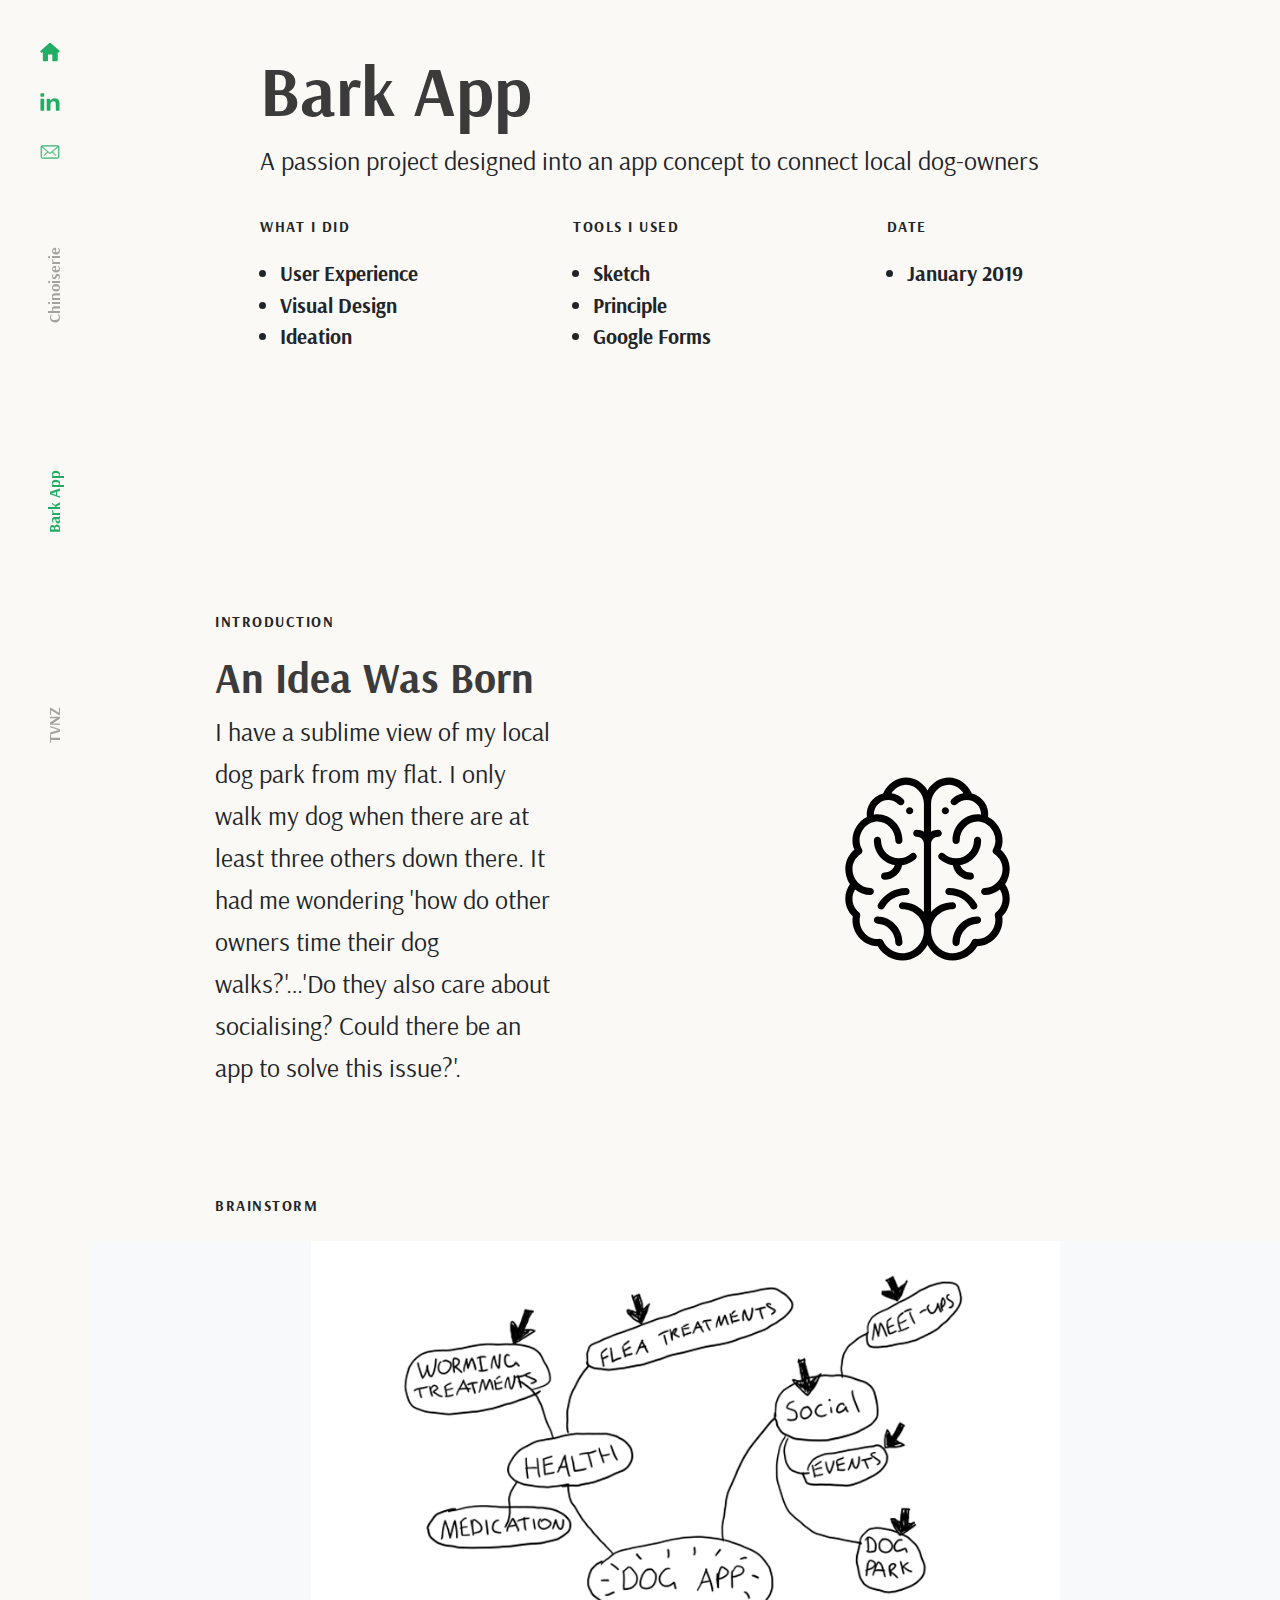
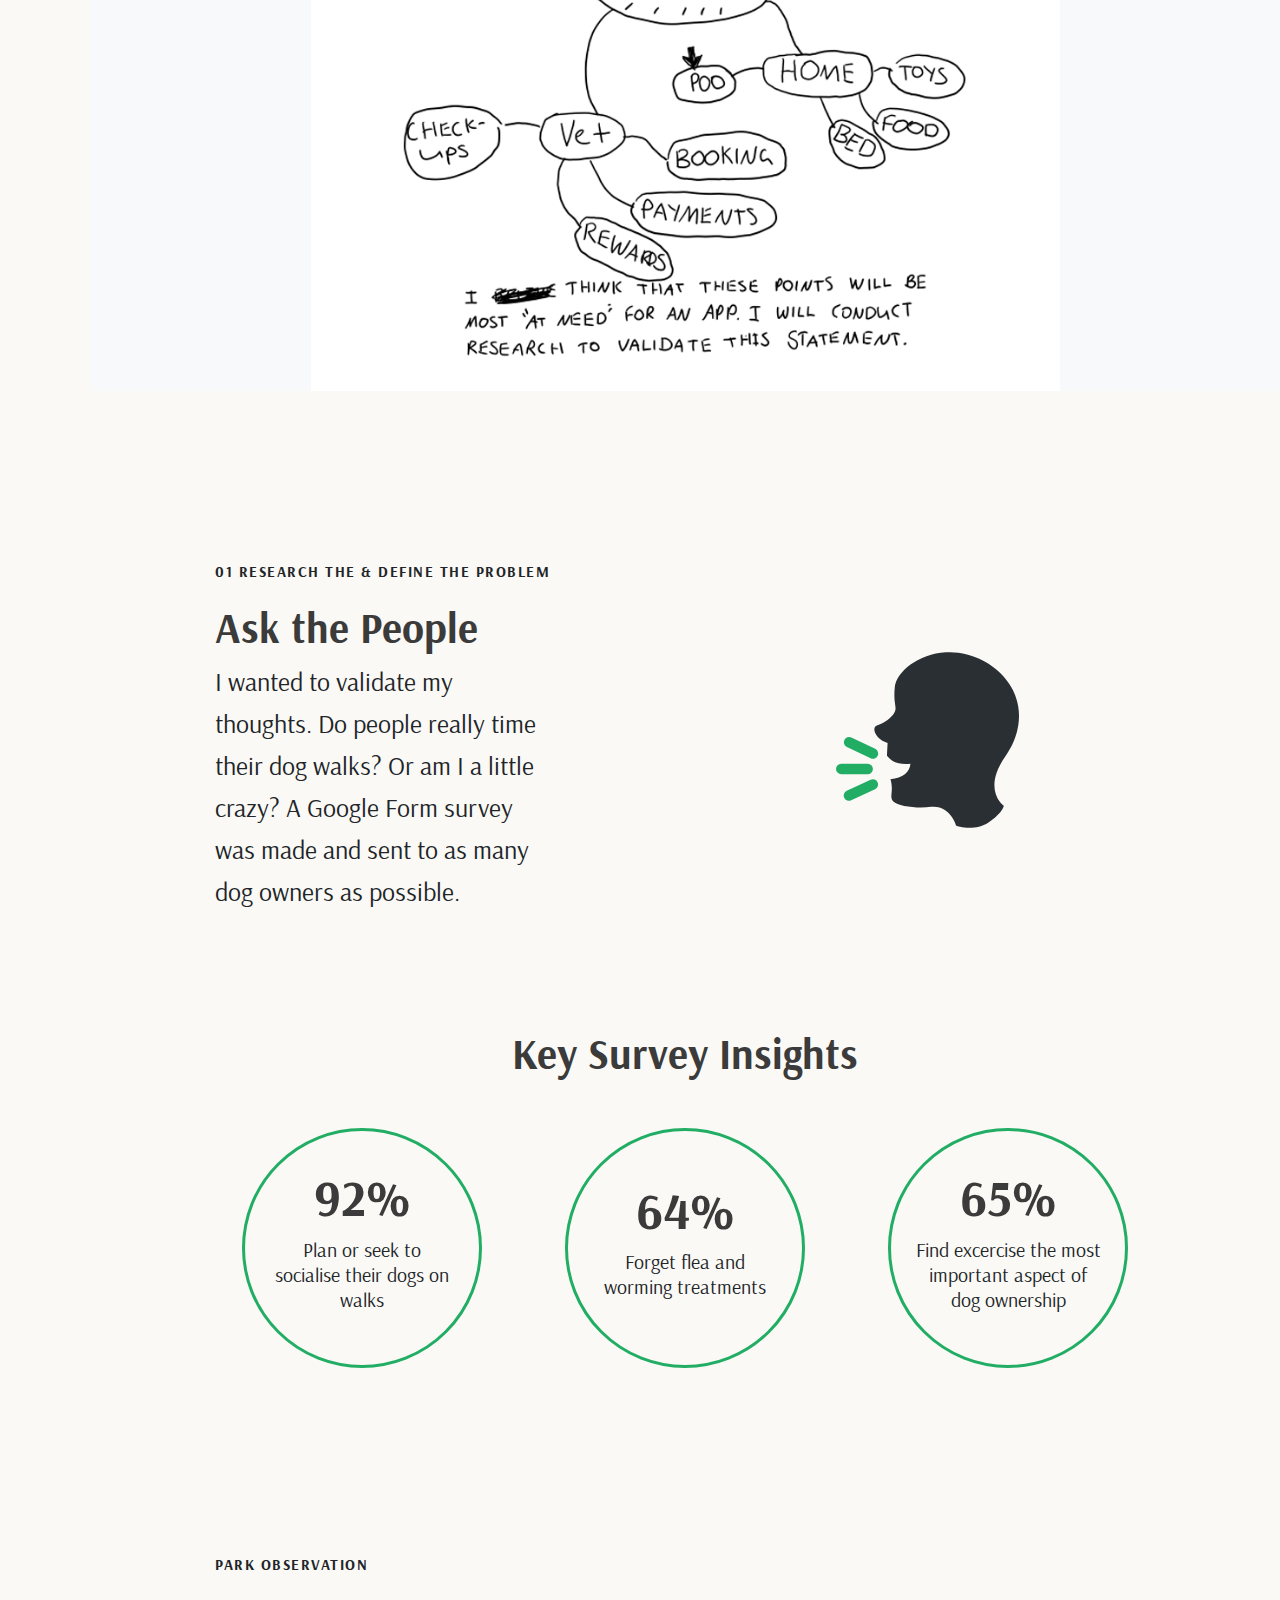
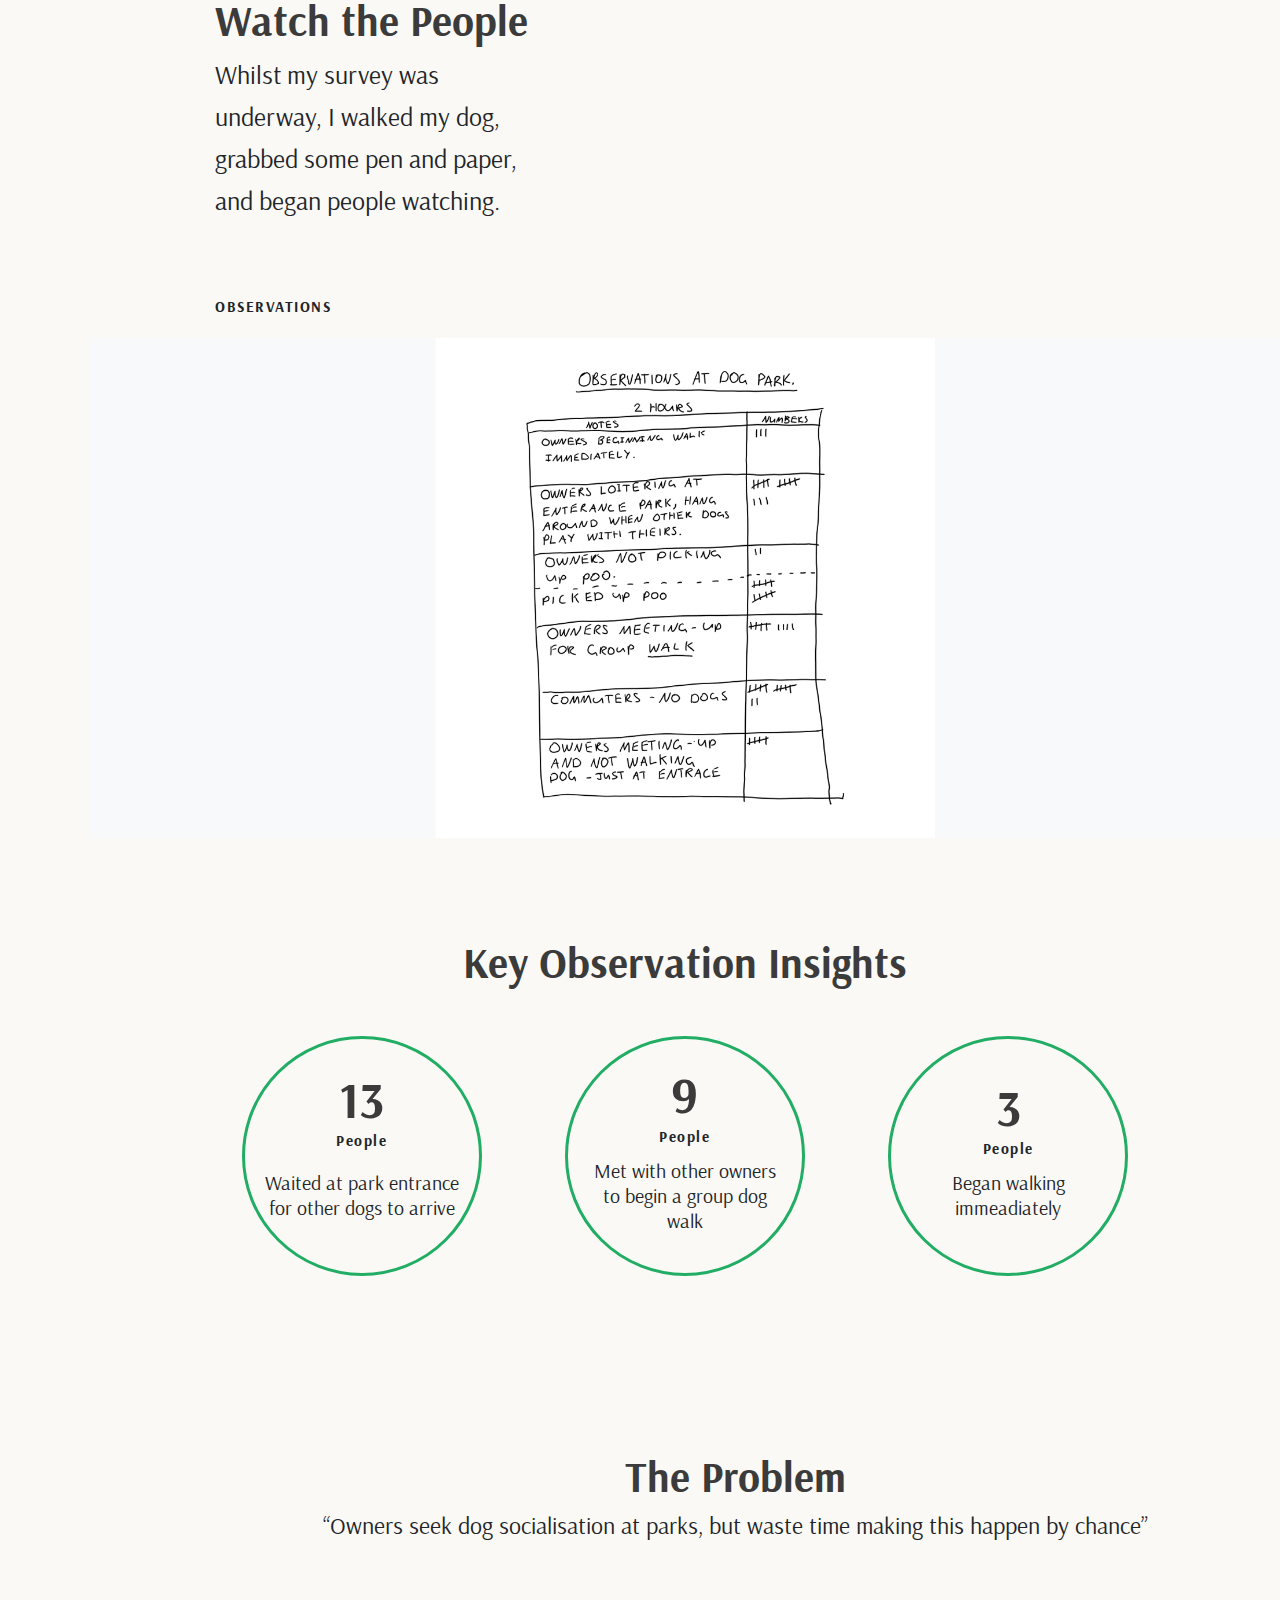
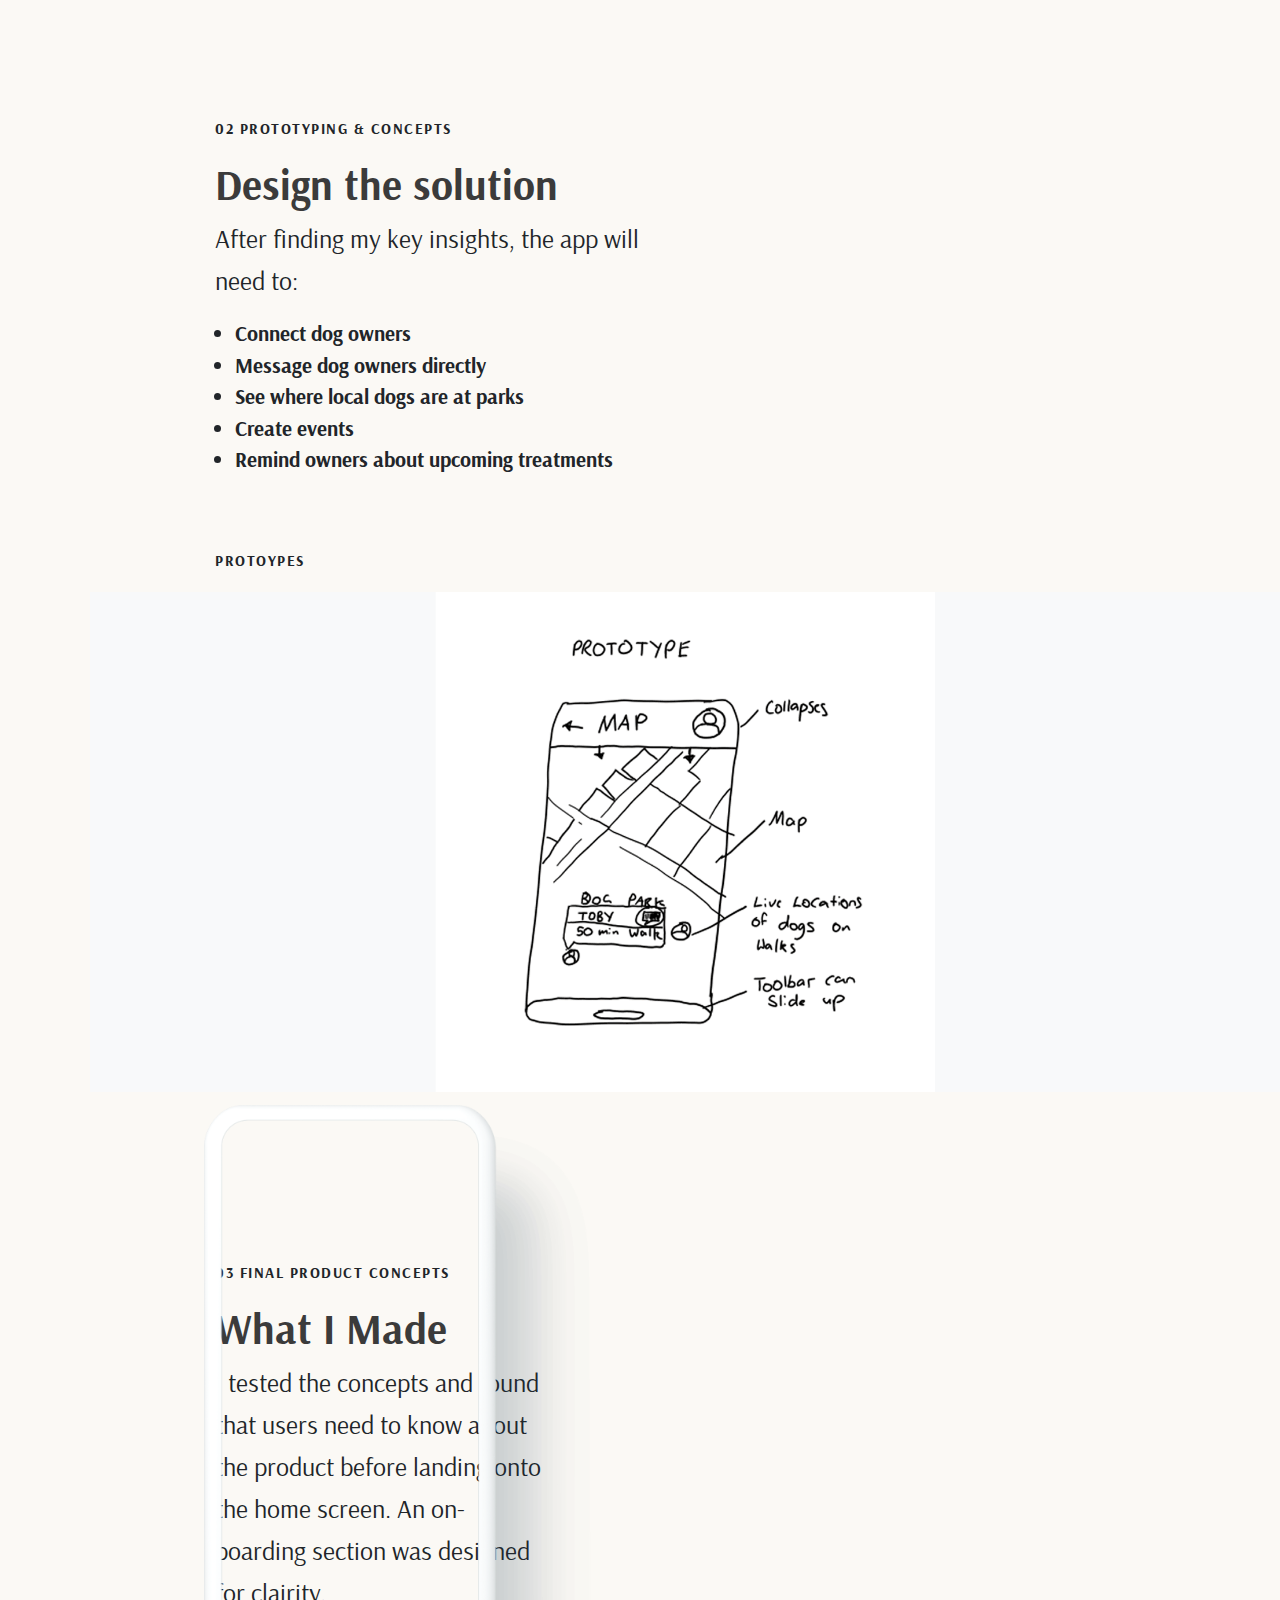
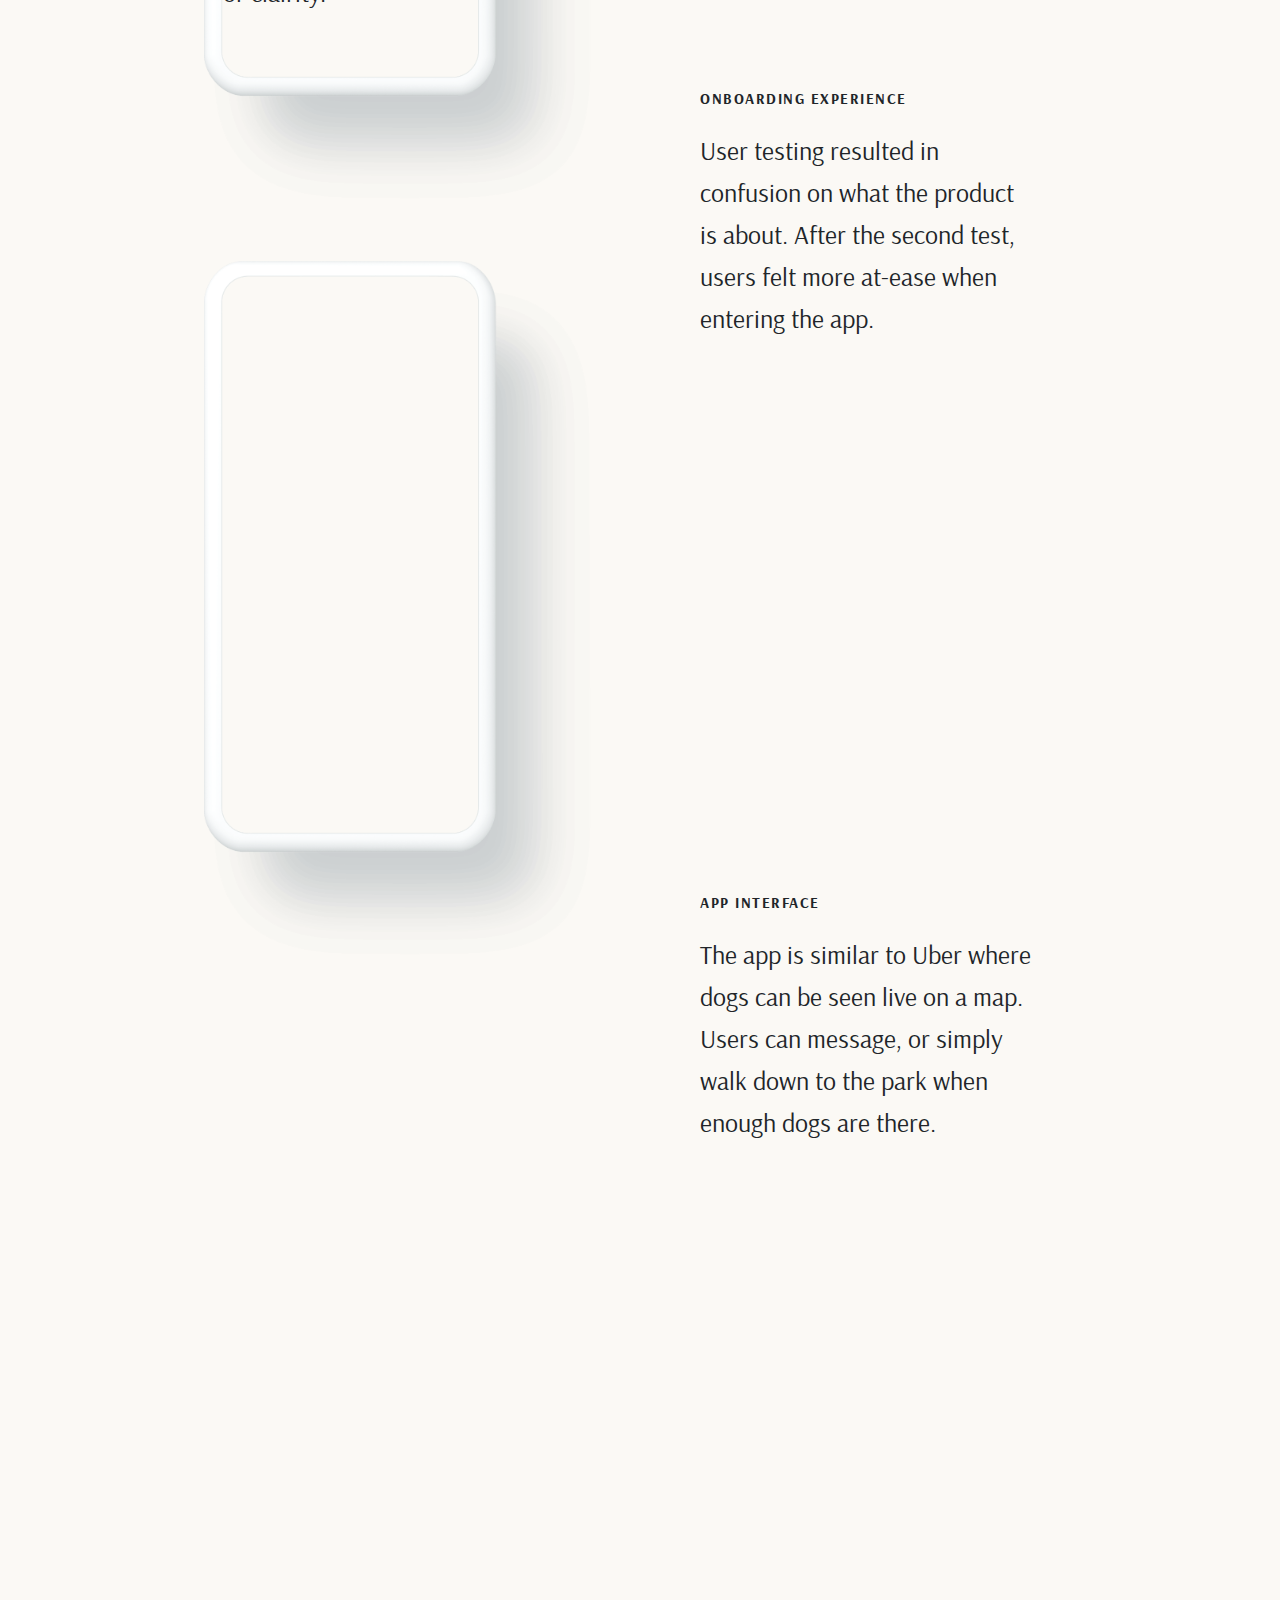
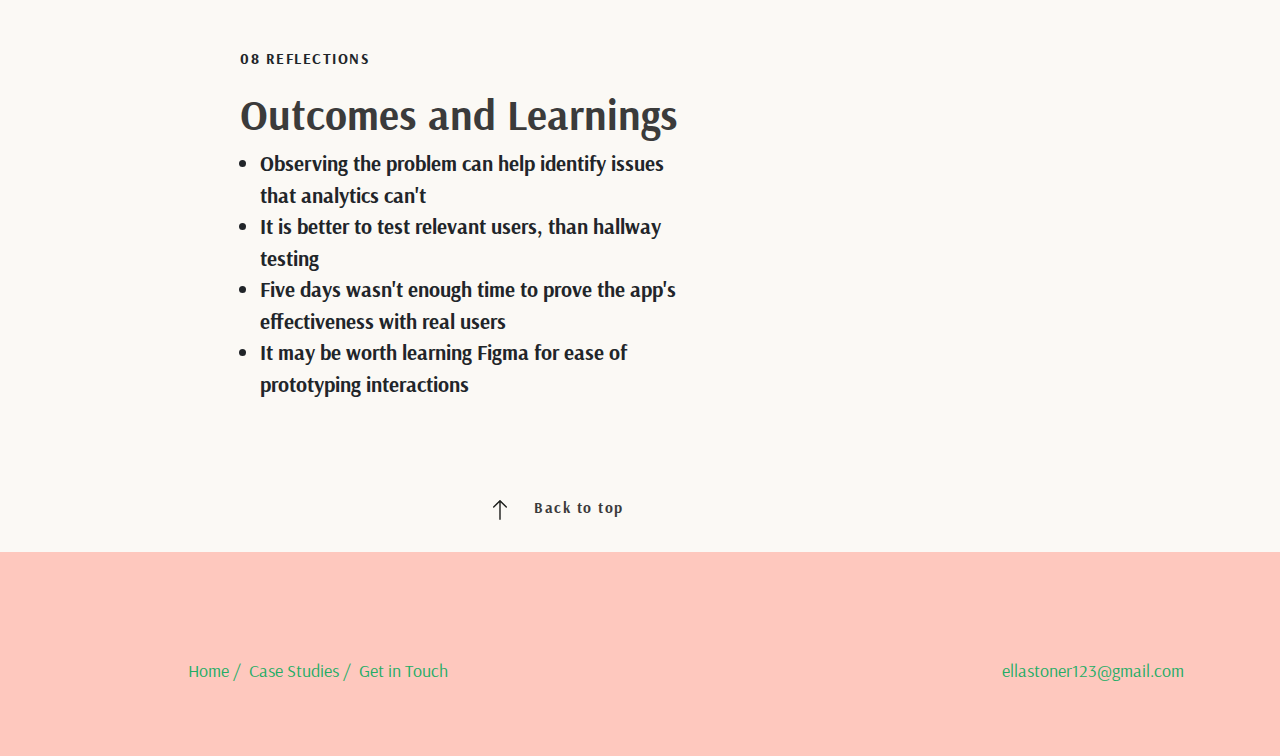
==== BARK APP NEW.html @ 1b3bd7a0 "First portfolio commit" ====
<!DOCTYPE html>
<html  lang="en">
<head>
    <meta charset="UTF-8">
    <meta name="viewport" content="width=device-width, initial-scale=1">
    <link rel="stylesheet" href="https://stackpath.bootstrapcdn.com/bootstrap/4.3.1/css/bootstrap.min.css" integrity="sha384-ggOyR0iXCbMQv3Xipma34MD+dH/1fQ784/j6cY/iJTQUOhcWr7x9JvoRxT2MZw1T" crossorigin="anonymous">
    <link rel="stylesheet" type="text/css" href="styles/style.css"/>
    <link href="https://fonts.googleapis.com/css?family=Arsenal:400,700&display=swap" rel="stylesheet">
	<link rel="stylesheet" href="styles/style.css">
	<title>Ella Stoner | BARK APP </title>
</head>
<body class="work hero-bg2">

    <div class="nav-second d-flex flex-column  ">
        <div class="nav-social ml-4">
                <a class="nav-link" href="index.html"><img class="icon-small" src="img/icon/homes-01.svg" alt=""></a>
                  <a class="nav-link" href="https://www.linkedin.com/in/ella-stoner-88b529b3/" target="_blank"><img class="icon-small" src="img/icon/linked-in-01.svg" alt=""></a>
                    <a class="nav-link" href="Contact-me.html"><img class="icon-small" src="img/icon/mails-03-01.svg" alt=""></a>  
            <div class="nav-layout">
              <div class="">
                <a href="CHINO-NEW.html"><p class="project-link no-marg bold pb-3 sub-heady">Chinoiserie</p></a>
              </div>
              <div>
                <a href="BARK APP NEW.html"><p class="project-link no-marg bold pb-3 highlighted sub-heady">Bark App</p></a>
              </div>
              <div class="">
                <a href="ROBERT.html"><p class="project-link no-marg bold pb-3 sub-heady">TVNZ</p></a>
              </div>
              </div>
            </div>
    </div>
  

      <div class="container-fluid mb-5 column-left-space">
          <div class="width-container">
              <h1 class="pt-5 h1-hero intro">
                 Bark App
          </h1>
          <p>A passion project designed into an app concept to connect local dog-owners</p>
     
      <div class="container">
        <div class="row">
          <div class="col-lg-4 mt-2 p-0">
              <p class="sub-heading"> WHAT I DID </p>
              <ul>
                <li>User Experience</li>
                <li>Visual Design</li>
                <li>Ideation</li>
              </ul>
          </div>
          <div class="col-lg-4 mt-2 p-0">
              <p class="sub-heading"> TOOLS I USED </p>
              <ul>
                <li>Sketch</li>
                <li>Principle</li>
                <li>Google Forms</li>
              </ul>
          </div>
          <div class="col-lg-4 mt-2 p-0">
              <p class="sub-heading">DATE</p>
              <ul>
                <li>January 2019</li>
              </ul>
          </div>
        </div>
      </div>
    </div>
  </div>

      <div class="whole-page-wrap hero-bg2 column-left-space">

      <div class="container-fluid ml-0">
        <img  class="fade-in one" src="img/bark-mock.png" alt="">
      </div>

      <div class="container margin-top">
          <div class="width-container">
            <div class="row">
              <div class="col-lg-6">
            <p class="sub-heading">INTRODUCTION</p>
            <h2>An Idea Was Born</h2>
            <p class="mb-5 padding-right">I have a sublime view of my local dog park from my flat. I only walk my dog when there are at least three others down there. It had me wondering 'how do other owners time their dog walks?'…'Do they also care about socialising? Could there be an app to solve this issue?'.
            </p>
          </div>
          <div class="col-lg-6 d-flex justify-content-center">
            <img class="icon-infographic" src="img/icon/brain.svg" alt="">
          </div>
      </div>
      </div>
    </div>


    <div class="container mt-5">
        <div class="width-container">
          <div class="row">
            <div class="col-lg-6">
          <p class="sub-heading">BRAINSTORM</p>
        </div>
    </div>
    </div>
  </div>

    <div class="container-fluid bg-light ml-0 mt-1">
      <div class="row">
          <div class="col-lg-12 d-flex justify-content-center">
        <img class="sketch-large" src="img/bark-brainstorm.png" alt="">
      </div>
      </div>
    </div>

    <div class="container margin-top">
        <div class="width-container">
          <div class="row">
            <div class="col-lg-6">
          <p class="sub-heading">01 RESEARCH THE & DEFINE THE PROBLEM</p>
          <h2>Ask the People</h2>
          <p class="padding-right">I wanted to validate my thoughts. Do people really time their dog walks? Or am I a little crazy? A Google Form survey was made and sent to as many dog owners as possible.
          </p>
        </div>
        <div class="col-lg-6 d-flex justify-content-center">
          <img class="icon-infographic flip" src="img/icon/speak-01.svg" alt="">
        </div>
    </div>
    </div>
  </div>

  <div class="width-container pad-me">
      <div class="row">
          <div class="col-lg-12 d-flex justify-content-center mb-4">
            <h2 class="">Key Survey Insights</h2>
          </div>
        </div>
      <div class="row">
          <div class="col-lg-4 d-flex justify-content-center">
            <div class="m-3 p-4 circle border-circle d-flex justify-content-center flex-column">
              <h1 class="text-center">92%</h1>
              <p class="text-center p-stat">Plan or seek to socialise their dogs on walks</p>
            </div>
              </div>
              <div class="col-lg-4 d-flex justify-content-center">
                  <div class="m-3 p-4 circle border-circle d-flex justify-content-center flex-column">
                      <h1 class="text-center">64%</h1>
                      <p class="text-center p-stat">Forget flea and worming treatments</p>
                    </div>
                </div>
                <div class="col-lg-4 d-flex justify-content-center">
                    <div class="m-3 p-4 circle border-circle d-flex justify-content-center flex-column">
                        <h1 class="text-center">65%</h1>
                        <p class="text-center p-stat">Find excercise the most important aspect of dog ownership</p>
             </div>
        </div>
      </div>
    </div>

    <div class="container margin-top">
        <div class="width-container">
          <div class="row">
            <div class="col-lg-6">
          <p class="sub-heading">PARK OBSERVATION</p>
          <h2>Watch the People</h2>
          <p class="padding-right">Whilst my survey was underway, I walked my dog, grabbed some pen and paper, and began people watching.
          </p>
        </div>
    </div>
    </div>
  </div>
  <div class="container mt-5">
      <div class="width-container">
        <div class="row">
          <div class="col-lg-6">
        <p class="sub-heading">OBSERVATIONS</p>
      </div>
  </div>
  </div>
</div>
  <div class="container-fluid bg-light ml-0">
      <div class="row">
          <div class="col-lg-12 d-flex justify-content-center">
        <img class="sketch" src="img/Bark-observation.png" alt="">
      </div>
      </div>
    </div>

    <div class="width-container pad-me">
        <div class="row">
            <div class="col-lg-12 d-flex justify-content-center mb-4">
              <h2>Key Observation Insights</h2>
            </div>
          </div>
        <div class="row">
            <div class="col-lg-4 d-flex justify-content-center">
              <div class="m-3 circle border-circle d-flex justify-content-center flex-column">
                <h1 class="text-center key-stat">13</h1>
                <p class="m-0  p-0 sub-heading text-center"> People</p>
                <p class="p-stat text-center p-2">Waited at park entrance for other dogs to arrive</p>
              </div>
                </div>
                <div class="col-lg-4 d-flex justify-content-center">
                    <div class="m-3 p-4 circle border-circle d-flex justify-content-center flex-column">
                        <h1 class="text-center key-stat">9</h1>
                        <p class="m-0  p-0 sub-heading text-center"> People</p>
                        <p class="text-center p-stat">Met with other owners to begin a group dog walk</p>
                      </div>
                  </div>
                  <div class="col-lg-4 d-flex justify-content-center">
                      <div class="m-3 p-4 circle border-circle d-flex justify-content-center flex-column">
                          <h1 class="text-center key-stat">3</h1>
                          <p class="m-0  p-0 sub-heading text-center"> People</p>
                          <p class="text-center p-stat">Began walking immeadiately</p>
               </div>
          </div>
        </div>
      </div>

      <div class="container-fluid pad-me margin-top">
          <div class="row">
              <div class="col-lg-12 d-flex justify-content-center">
                <h2>The Problem</h2>
              </div>
              <div class="col-lg-12 d-flex justify-content-center">
                  <h4 class="text-center">“Owners seek dog socialisation at parks, but waste time making this happen by chance”</h4>
                </div>
            </div>
      </div>
      <div class="container margin-top">
          <div class="width-container">
            <div class="row">
              <div class="col-lg-6">
            <p class="sub-heading">02 PROTOTYPING & CONCEPTS</p>
            <h2>Design the solution</h2>
            <p>After finding my key insights, the app will need to:
            </p>
            <ul>
              <li>Connect dog owners</li>
              <li>Message dog owners directly</li>
              <li>See where local dogs are at parks</li>
              <li>Create events</li>
              <li>Remind owners about upcoming treatments</li>
            </ul>
          </div>
      </div>
      </div>
    </div>
    <div class="container mt-5">
        <div class="width-container">
          <div class="row">
            <div class="col-lg-6">
          <p class="sub-heading">PROTOYPES</p>
        </div>
    </div>
    </div>
  </div>
    <div class="container-fluid bg-light ml-0">
        <div class="row">
            <div class="col-lg-12 d-flex justify-content-center">
          <img class="sketch" src="img/bark-prototype.gif" alt="">
        </div>
        </div>
      </div>
      <div class="container margin-top">
          <div class="width-container">
            <div class="row">
              <div class="col-lg-6">
            <p class="sub-heading">03 FINAL PRODUCT CONCEPTS</p>
            <h2>What I Made</h2>
            <p class="padding-right">I tested the concepts and found that users need to know about the product before landing onto the home screen. An on-boarding section was designed for clairity.  
            </p>
          </div>
      </div>
      </div>
    </div>
    
      <div class="width-container">
        <div class="row">
          <div class="col-lg-6 d-flex justify-content-center preview-box-height">
            <div class="mt-5">
              <img class="gif-box" src="img/bark-landing.gif" alt="">
              <img class="gif-box02" src="img/phone-mock.png" alt="">
            </div>
          </div>
          <div class="col-lg-6 mt-5">
              <p class="sub-heading">ONBOARDING EXPERIENCE</p>
              <p class="padding-right">User testing resulted in confusion on what the product is about. After the second test, users felt more at-ease when entering the app.
              </p>
            </div>
        </div>
      </div>
    
    <div class="container">
      <div class="width-container">
        <div class="row">
          <div class="col-lg-6 d-flex justify-content-center preview-box-height">
            <div class="">
              <img class="gif-box" src="img/bark-interface.gif" alt="">
              <img class="gif-box02" src="img/phone-mock.png" alt="">
            </div>
          </div>
          <div class="col-lg-6 mt-5 query-marg">
              <p class="sub-heading">APP INTERFACE</p>
              <p class="padding-right"> The app is similar to Uber where dogs can be seen live on a map. Users can message, or simply walk down to the park when enough dogs are there. 
              </p>
            </div>
        </div>
      </div>
    </div>
  </div>


  <div class="container  mb-5 margy-left">
      <div class="width-container">
        <div class="row">
          <div class="col-lg-6">
        <p class="sub-heading">08 REFLECTIONS</p>
        <h2>Outcomes and Learnings</h2>
        <ul>
          <li> Observing the problem can help identify issues that analytics can't</li>
          <li> It is better to test relevant users, than hallway testing</li>
          <li> Five days wasn't enough time to prove the app's effectiveness with real users</li>
          <li> It may be worth learning Figma for ease of prototyping interactions </li>
        </ul>
        
      </div>
  </div>
  </div>
  </div>
  
  
    
  <div class="width-container">
      <div class="col-lg-6 margy-left d-flex justify-content-center align-items-center p-2">
          <a class="p-4" href="#"><img class="icon-small ease" src="img/right-arrow.svg" alt=""></a>
          <a class="no-dec-link-01" href="#"><p class="sub-heading m-0 p-0">Back to top</p></a>
  </div>
</div>
    
  
  
    </div>
  
    <div class="footer pink-bg p-5">
        <div class="width-container-03 margy-left">
      <div class="footer-wrapper d-flex">
      <p class="foot-link lime-green mr-2"><a class="footy" href="index.html">Home /</a></p>
      <p class="foot-link lime-green mr-2"><a class="footy" href="MONDAY-WORK-NEW.html">Case Studies /</a></p>
      <p class="foot-link lime-green"><a class="footy" href="Contact-me.html">Get in Touch</a></p>
      <p class="foot-link lime-green ml-auto mr-5"><a class="footy" href="">ellastoner123@gmail.com</a></p>
    </div>
    </div>
    </div>
  
  
    
  
</div>  
  

  


  <script src="https://ajax.googleapis.com/ajax/libs/jquery/3.2.1/jquery.min.js"></script>
  <script src="https://cdnjs.cloudflare.com/ajax/libs/modernizr/2.8.3/modernizr.min.js"></script>
	<script src="js/script.js"></script>
</body>
</html>
---- styles/style.css ----
body, html {
    margin: 0;
    padding: 0;
    font-family: 'Arsenal', sans-serif;
   
}



/* ==============NEW STYLES============================= */

.container-fluid{
    padding: 0px;
}


.fixed{
    position: fixed;
}

.intro{
    width: 100%;

}

.width-container{
    margin-left: auto;
    margin-right: auto;
    max-width: 940px;

}
.full-height{
    height: 100vh;
}

.nav-h1{
    font-size: 27px;
    font-weight: 800;
}

.h1-hero{
    font-size: 70px;
    font-weight: 800;
    padding-right: 10%;
}


.over-hidden{
    overflow: hidden;
}

.icon-small{
    width: 20px;
}

.icon-medium{
    width: 55px;
    margin-left: 10px;
    margin-bottom: 10px;
}

.grid{
    display: grid;
    grid-template-columns: repeat(auto-fit, minmax(400px 1fr));
    /* grid-template-columns: 1fr 1fr 1fr; */
    grid-gap: 1em;
}

.proj{
    width: 250px;
    height: 100px;
    display: block;

}

.fit-me{
    width: 100%;
    display: block;
    object-fit: cover;
}



.sketch{
    width: 500px;
}

.sketch-large{
    width: 750px;
}

.sketch-extra-large{
    width: 1349px;
}
.nav-heading{
    font-size: 16px;
}

.flip{
    -webkit-transform: scaleX(-1);
    transform: scaleX(-1);

}

img.icon-infographic{
    width: 183px;
    height: auto;
    object-fit: fill;
}

img.icon-infographic.small{
    width: 221px;
    height: auto;
    object-fit: scale-down;
}

.border-circle{
    border: 3px solid #22AD65;
    
    /* #FFAC33; */
    height: 240px;
    width: 240px;
    border-radius: 100%;
}
.gif-box{
    width: 57%;
    height: auto;
    position: relative;
}
.gif-box02{
    width: 87%;
    height: auto;
    position: relative;
    top: -573px;
    right: 15px;
}

.preview-box-height{
    height: 804px;
}
.sub-heady{
    transition: all .2s ease-in;
}

.sub-heady:hover{
    color: #22AD65!important;
    cursor: pointer;
}
.highlighted{
    color: #22AD65!important;
}

p{
    font-size: 26px;
    font-weight: 100;
    line-height: 42px;
}

.p-stat{
    font-size: 20px;
    font-weight: 100;
    line-height: 25px;
}

.key-stat{
    margin-bottom: -0.2em;

}

.for-gif-box02{
    width: 81%;

    height: auto;
    position: relative;
    top: -746px;
    right: 15px;
}

.for-gif-box{
    width: 54%;
    height: auto;
    position: relative;

}


.sub-heading{
    font-size: 15px;
    font-weight: 600;
    letter-spacing: 0.1em;
    margin-bottom: 10px;

}

.padding-right{
    padding-right: 120px;

}

.pad-me{
    margin-top: 100px;
    margin-bottom: 100px;
}

ul{
    padding: 0px;
    padding-left: 20px;
    font-size: 21px;
    font-weight: 600;
}

.bg-pink{
    background-color: #ABB6C3;
}

.margin-top{
    margin-top: 160px;
}

.margin-top-medium{
    margin-top: 110px;
}

.bold{
    font-weight: 600;
    
    
}

.key-text{
    font-weight: 800;
    font-size: 20px;
    line-height: 31px;

}

.ease{
    transition: all .40s ease-in;
    transform: rotate(-90deg);
    
}

.ease2{
    object-fit: fill;
    width: 25px;
    opacity: 0.5;
    
}

.case-study{
    visibility: hidden;
    transition: 0.4s ease-in ease-out transform;
    transform: translateY(9%);
   

}

.box-wrap:hover .case-study {

visibility: visible;
transform: translateY(0%);

}

.img-hover-zoom {
    height: 610px;
    overflow: hidden; /* [1.2] Hide the overflowing of child elements */
  }
  
  /* [2] Transition property for smooth transformation of images */
  .img-hover-zoom img {
    transition: transform .5s ease;
  }
  
  /* [3] Finally, transforming the image when container gets hovered */
  .img-hover-zoom:hover img {
    overflow: hidden;
    transform: scale(1.06);
  }


/* make keyframes that tell the start state and the end state of our object */
@-webkit-keyframes fadeIn { from { opacity:0; } to { opacity:1; } }
@-moz-keyframes fadeIn { from { opacity:0; } to { opacity:1; } }
@keyframes fadeIn { from { opacity:0; } to { opacity:1; } }


  .fade-in {
    opacity:0;  /* make things invisible upon start */
    -webkit-animation:fadeIn ease-in 1;  /* call our keyframe named fadeIn, use animattion ease-in and repeat it only 1 time */
    -moz-animation:fadeIn ease-in 1;
    animation:fadeIn ease-in 1;
  
    -webkit-animation-fill-mode:forwards;  /* this makes sure that after animation is done we remain at the last keyframe value (opacity: 1)*/
    -moz-animation-fill-mode:forwards;
    animation-fill-mode:forwards;
  
    -webkit-animation-duration:1s;
    -moz-animation-duration:1s;
    animation-duration:1s;
  }

  .fade-in.one {
    -webkit-animation-delay: 0.7s;
    -moz-animation-delay: 0.7s;
    animation-delay: 0.7s;
  }





.sub-sub-text{
    font-size: 19px;
    font-weight: 800;
    opacity: 0.5;
    /* color: #22AD65; */
}

.hero-bg{
    /* background-color: #FFF8E1; */
    background-color: #f6f8fa;
}

.hero-bg2{
    background-color:#FBF9F5!important;
}

.text-red{
    
    font-weight: 800;
    font-size: 80px;
    line-height: 1.4;
    color:#D13742;
    letter-spacing: -.05em;
}

.box-button{
    /* border: solid 3px #22AD65; */
    background-color: #22AD65;
    padding: 10px;
    font-size: 20px;
    font-weight: 600;
    width: 200px;
    color: white;
    text-decoration: none;
    max-width: 300px;
}

.nav-second{
    position: fixed;
    top: 0px;
    z-index: 999;
    display: -webkit-box;
    display: -webkit-flex;
    display: -ms-flexbox;
    display: flex;
    width: 84px;
    height: 100%;
    -webkit-box-orient: vertical;
    -webkit-box-direction: normal;
    -webkit-flex-direction: column;
    -ms-flex-direction: column;
    flex-direction: column;
    -webkit-box-pack: end;
    /* -webkit-justify-content: flex-end; */
    -ms-flex-pack: end;
    /* justify-content: flex-end; */
    -webkit-box-align: center;
    -webkit-align-items: center;
    -ms-flex-align: center;
    align-items: center;
}

.nav-social{
    position: absolute;
    left: 0px;
    top: 30px;
    right: 0px;
    z-index: 9999;
    display: -ms-grid;
    display: grid;
    grid-auto-columns: 1fr;
    grid-column-gap: 16px;
    grid-row-gap: 10px;
    -ms-grid-columns: 1fr;
    grid-template-columns: 1fr;
    -ms-grid-rows: auto auto auto;
    grid-template-rows: auto auto auto;

}

.margin-top-top{
    margin-top: 156px;
}

.nav-wrapper-layout{
    height: 100vh;

}

.nav-projects{
    margin-bottom: 60px;
    grid-row-gap: 20px;
    -ms-grid-columns: 1fr;
    grid-template-columns: 1fr;
    -ms-grid-rows: auto 25px auto 45px auto 30px auto auto;
    grid-template-rows: auto 25px auto 45px auto 30px auto auto;
}

.nav-layout{
    display: flex;
    flex-direction: column;
    justify-content: space-around;
    height: 70vh;
    color: white;
    font-weight: 800;

}

.project-link{
   display: -webkit-box;
  display: -webkit-flex;
  display: -ms-flexbox;
  -webkit-transform: rotate(-90deg);
  -ms-transform: rotate(-90deg);
  transform: rotate(-90deg);
  color: rgba(0, 0, 0, .35);
  font-size: 16px;
}

.width-container-02{
    margin-top: 250px;
    margin-left: auto;
    margin-right: auto;
    max-width: 1350px;
}

.width-container-03 {
    margin-top: 50px;
    margin-left: auto;
    margin-right: auto;
    max-width: 1600px;
}

.grid-this{
    display: grid;
    grid-template-columns: repeat(auto-fit, minmax(380px, 1fr));
    grid-gap: 0.8em;
    
}



.boxy{
    background: #D13742;
    height: 420px;
    width: 420px;
    
}

.griddy{
    display: grid;
    grid-template-columns: repeat(auto-fit, minmax(24rem,1fr));
    grid-gap: 2rem;
}

.tile-heading{
    
    position: relative;
    width: 100%;
    top: -56px;
    left: 30px;
    
    /* background: linear-gradient(0deg, rgba(0,0,0,0.5) 0%, rgba(0,0,0,0) 100%); */

}

.no-marg{
    margin: 0px;
}

.project-text-tile{
    position: relative;
    font-size: 35px;
    color:#3B3B3B;
    font-weight: 800;
    left: 90px;
}



.margy-left{
    margin-left: 140px;
}

.container-fluid{
    margin-left: 50px;
}

.margy-top{
    margin-top: 1.5em
}

img.work-project{
    width: 100%;
    display: block;
}

.box-wrap{
    position: relative;
    /* overflow-y: hidden;
    overflow-x: hidden; */
}

.center-text-soon{
    position: relative;
    width: 100%;
    top: -330px;
    color: white;
    font-weight: 600;
    font-size: 30px;
    letter-spacing: 0.04em;
}

.column-left-space{
    margin-left: 90px;
}
/* ==============END STYLES============================= */






/* ==============BG TESTING============================= */

.lime-green-font{
    color: #22AD65;
    font-size: 80px;
    line-height: 1.1;
    letter-spacing: -0.02em;
}
a.footy {
        text-decoration: none;
}

.lime-green{
    font-size: 18px;
    color: #22AD65;

}

.pink-bg{
    background-color: #FEC8BE!important;
}

.hot-bg{
    background-color: #F31253!important;
}

.bright-green-font{
    color: #13E2BA;
    font-size: 80px;
    line-height: 1.1;
    letter-spacing: -0.02em;
}


a:link {
    text-decoration: none!important;
  }
  
  a:visited {
    text-decoration: none;
  }
  
  a:hover {
    text-decoration: underline;
  }
  
  a:active {
    text-decoration: underline;
  }

  a{
      text-decoration: none!important;
  }

  .footy{
      color: #22AD65;
      font-size: 18px;
  }


















/* ==============BG TESTING============================= */

.brand-blue{
    color: #3B3B3B;
}

.back-box:hover{
    background-color: #ABB8C3;
    color: white;
    transition: all .18s ease-in;  
}
.wrap-around{
    height: 83vh;
    z-index: -1;
}
.border-me{
    background-color: #FBF9F5;
    color: #3B3B3B;
    border: 0.9px solid #3B3B3B;   
}
.static {
    position: relative;
}
.gif:hover{
    background-image: url('https://66.media.tumblr.com/387386ff80c3d5a240f28b3aefc440a7/tumblr_pp32lpMcdE1qbsjnto1_1280.gif');  
}
.img-wrap{
    
    min-height: 400vh;
}
.gif{
    background-image: url('../img/static.png');
    height: 50vh;
    background-position: center;
    background-repeat: no-repeat;
    background-size: cover;    
}
.image-2{
    background-image: url('../img/long.png');
    height: 50vh;
    background-position: center;
    background-repeat: no-repeat;
    background-size: cover;    
}
h1 {
    font-weight: 700;
    font-size: 4vw;
    color: #3B3B3B;
}
h3{
    color: white;
    font-weight: 400;
    font-size: 3vh;
}
.project-text{
    position: absolute;
    font-size: 18px;
    bottom: 113%;
    padding-left: 10px;
    padding-top: 10px;
}

.hero-text{
    display: block;
    margin: 0 auto;
    
}
.text-wrapper{
    margin-top: 41%;
    /* padding-left: 12%;
    padding-right: 12%; */
}

.wrapper{
    /* height: 95vh; */
    background-color: #FBF9F5;
    /* border: 3px solid #3B3B3B;  */
}
.wrapper02{
    height: 95vh;
}
.hero-image{
    display: block;
    margin: 0 auto;
    padding-top: 10vh;
    width: 86%;
    overflow: hidden;
    filter: drop-shadow(-10px 10px 10px rgba(68, 51, 86, 0.20));

}

.home:hover{
    cursor: pointer;
}

.message:hover{
    cursor: pointer;
}

.nav-button{
    border: 0.9px solid #3B3B3B;
    background-color: #DADDF3; 
    color: #3B3B3B;
}

.nav-button-disabled{
    border: 0.9px solid #3B3B3B;
    background-color: #ABB8C3;
    color: white; 
}

.nav-button-secondary{
    border: 0.9px solid #3B3B3B;
    background-color: #DADDF3; 
    color: #3B3B3B;
}

.button-contanier{
    width: 100%;
    
}






.text{
    position: absolute;
    left: 4%;
    bottom: 120%;
}
.contain-me {
    width: 70%;
    height: 170%;
    display: block;
    margin: 0 auto;
}

.contain-me-02{
    width: 90%;
    height: 100%;
    display: block;
    margin: 0 auto;
    
}
.grid-wrapper{
    display: grid;
    grid-template-columns: repeat(auto-fit, minmax(400px, 1fr));
    grid-gap: 0.8em;
}
.work-01{
background-image: url('../img/second chance hero.png');
object-fit: cover;
background-repeat: no-repeat;
background-size: cover;
background-position: center center;
}

.square:hover .move-box{
    transform: translateY(0%);  
  }
.work-02{
    background-image: url('../img/bark-thumb.png');
    object-fit: cover;
    background-repeat: no-repeat;
    background-size: cover;
    background-position: center center;
}
.work-03{
    background-image: url('../img/spookers-thumbnail-static.jpg');
    object-fit: cover;
    background-repeat: no-repeat;
    background-size: cover;
    background-position: center center;
}

.work-04{
    background-image: url('../img/hack/TVNZ - hackathon.png');
    object-fit: cover;
    background-repeat: no-repeat;
    background-size: cover;
    background-position: center center;
}

.grid-wrapper, div{
    transition: all .15s ease-in;
}  
.grid-wrapper, img{
    width: 100%;
    /* height: 100%; */
    object-fit: cover;
}

.top{
    text-align: center;
    position: absolute;
    background-color: lightgray;
    width: 3vw;
    border-radius: 20px;
    margin: 0.5vh;
    height: 26px;
    line-height: 26px;
    border-radius: 14px;
    z-index: 2;
    min-width: 20px;
    box-shadow: 0 0 20px 0 rgba(0,0,0,0.1);
}

.icon-grid{
    display: grid;
    grid-template-columns: 1fr 1fr 1fr;
    align-items: center;
    height: 80%;
    width: 50%; 
}
.icon-me{
    text-align: center;
    background-color: lightgray;
    margin: 0.5vh;
    width: 66px;
    height: 46px;
    line-height: 26px;
    z-index: 2;
    min-width: 20px; 
}

.project-title01{
margin: 0px;
padding: 0px;
padding-top: 10px;
font-weight: 600;
font-size: 25px;
}

.project-sub-title01{
    padding: 0px;
    font-size: 20px;
    }
.project-hero-heading{
    margin-top: 172px;
    font-weight: 800;
    font-size: 60px;
}

.project-hero-heading-02{
    margin-top: 150px;
    font-weight: 800;
    font-size: 60px;
    margin-bottom: 120px;
}

.blur{
    filter: blur(2px);
    -webkit-filter: blur(8px);
}
/* ==============PROJECT STYLES============================= */
 .project-title{
    /* background-color: white; */
     /* background-color: #FBF9F5; */
     /* width: 90%;
     display: block;
     margin: 0 auto;
     border: 0.9px solid #3B3B3B; */
 }

 .bg-main{
     background-color:  #FBF9F5;
 }

 .sub-nav{
     background: white;
    width: 90%;
    display: block;
    margin: 0 auto;
 }

.grid-wrapper-project{
    grid-gap: 0.8em;
    display: grid;
    height: 100%;
    grid-template-columns: repeat(8, 1fr);
}



.project-content{
    border-right: 2px solid #3B3B3B; 
    background: lightgrey;
}
.project-01{
    grid-column: span 4;
    grid-row: span 3;
    background:lightgray;
    object-fit: cover;
}
.project-02{
    color: white;
    grid-column: span 4;
    grid-row: span 3;
    background:lightgray;
}
.project-03{
    grid-column: span 4;
    grid-row: span 3;
    background: lightgray;
    object-fit: cover;
}
.project-04{
    grid-column: span 4;
    grid-row: span 3;
    background: lightgray;
    object-fit: cover;
}
.project-05{
    grid-column: span 3;
    grid-row: span 3;

    background:lightgray;
}
.project-06{
    grid-column: span 5;
    grid-row: span 3;
    background:lightgray;
}
.project-07{
    grid-column: span 5;
    grid-row: span 3;
    background: lightgray;
}
.project-08{
    grid-column: span 3;
    grid-row: span 3;
    background:lightgray;
}
.project-09{
    grid-column: span 3;
    grid-row: span 3;
    background: lightgray;
}
.project-10{
    grid-column: span 5;
    grid-row: span 3;
    background: lightgray;
}

.project-11{
    grid-column: span 5;
    grid-row: span 3;
    background: lightgray;
}

.project-12{
    grid-column: span 3;
    grid-row: span 3;
    background: lightgray;
}
.project-full{
    grid-column: span 8;
    grid-row: span 3;
    background: lightgray;
}
.bottom{
    grid-column: span 8;
    grid-row: span 2;
}


.project-text-large{
    font-size: 2vw;
    font-weight: 700;
}

.project-center-wrap{
    width: 100%;
    padding: 10%;
    box-shadow: 0 20px 40px 0 rgba(0,0,0,.5);
    object-fit: cover;
}
.nav-grid{
    display: grid;
    grid-template-columns: 1fr 1fr 1fr;
    grid-gap: 1em;
    background-color: unset;
}
.nav-grid02{
    display: grid;
    grid-template-columns: 1fr 1fr;
    grid-gap: 1em;
    background-color: unset;
}

.nav-grid04{
    display: grid;
    grid-template-columns: 1fr 1fr 1fr 1fr;
    grid-gap: 1em;
    background-color: unset;
}

.footer-nav-grid{
    display: grid;
    grid-template-columns: 1fr;
    background-color: unset;
}



h2{
    font-weight: 700;
    font-size: 42px;
    color: #3B3B3B;
}



input[type=text], select, textarea {
    width: 100%;
    padding: 12px;
    border: 3px solid #22AD65;
    box-sizing: border-box;
    margin-top: 6px;
    margin-bottom: 16px;
    resize: vertical;
  }
  input[type=email], select, textarea {
    width: 100%;
    padding: 12px;
    border: 3px solid #22AD65;
    box-sizing: border-box;
    margin-top: 6px;
    margin-bottom: 16px;
    resize: vertical;
  }
  input[type=submit] {
    border: 3px solid #22AD65;
    background-color: #22AD65;
    color: white;
    font-size: 20px;
    font-weight: 800;
    padding: 12px 20px;
    cursor: pointer;
    transition:  all .15s ease-in;
  }
  input[type=submit]:hover {
    background-color: white;
    /* border: 3px solid #22AD65; */
    color: #22AD65;
  }

  button.btn-success.btn-lg{
    margin-top: 40px;
      background-color: #22AD65;
      border: none;
      font-weight: 800;
      border-radius: 0px;
  }

  button.btn-success.btn-small{
    margin-top: 40px;
      /* background-color: #22AD65; */
      border: 3px #19874e solid;
      border: none;
      font-weight: 800;
      border-radius: 0px;
  }

  button.btn-success.btn-lg:hover {
    background-color: #19874e;
    border: none;
}

button.btn-success.btn-small:hover {
    background-color: #19874e;
    border: none;
}

.no-dec{
    text-decoration: none;
    color: white;

}

.no-dec-link-01{
    text-decoration: none;
    color: #3B3B3B;
    font-size: 20px;


}

.no-dec:hover {
    text-decoration: none;
    color: white;

}
 
  .container-message {
    padding: 20px;
  }

  label{
      color: #22AD65;
      font-weight: 800;
  }



  @media only screen and (max-width: 1000px) {
    
    
    
    
    
    .gif-box02{
   display: none;
    }


    .gif-box{
        width: 54%;
        height: auto;
        position: relative;
    
    }

    .preview-box-height {
        height: 486px;
    }

    .query-marg{
        margin-top: 160px;
    }





  }
---- styles/style.css ----
body, html {
    margin: 0;
    padding: 0;
    font-family: 'Arsenal', sans-serif;
   
}



/* ==============NEW STYLES============================= */

.container-fluid{
    padding: 0px;
}


.fixed{
    position: fixed;
}

.intro{
    width: 100%;

}

.width-container{
    margin-left: auto;
    margin-right: auto;
    max-width: 940px;

}
.full-height{
    height: 100vh;
}

.nav-h1{
    font-size: 27px;
    font-weight: 800;
}

.h1-hero{
    font-size: 70px;
    font-weight: 800;
    padding-right: 10%;
}


.over-hidden{
    overflow: hidden;
}

.icon-small{
    width: 20px;
}

.icon-medium{
    width: 55px;
    margin-left: 10px;
    margin-bottom: 10px;
}

.grid{
    display: grid;
    grid-template-columns: repeat(auto-fit, minmax(400px 1fr));
    /* grid-template-columns: 1fr 1fr 1fr; */
    grid-gap: 1em;
}

.proj{
    width: 250px;
    height: 100px;
    display: block;

}

.fit-me{
    width: 100%;
    display: block;
    object-fit: cover;
}



.sketch{
    width: 500px;
}

.sketch-large{
    width: 750px;
}

.sketch-extra-large{
    width: 1349px;
}
.nav-heading{
    font-size: 16px;
}

.flip{
    -webkit-transform: scaleX(-1);
    transform: scaleX(-1);

}

img.icon-infographic{
    width: 183px;
    height: auto;
    object-fit: fill;
}

img.icon-infographic.small{
    width: 221px;
    height: auto;
    object-fit: scale-down;
}

.border-circle{
    border: 3px solid #22AD65;
    
    /* #FFAC33; */
    height: 240px;
    width: 240px;
    border-radius: 100%;
}
.gif-box{
    width: 57%;
    height: auto;
    position: relative;
}
.gif-box02{
    width: 87%;
    height: auto;
    position: relative;
    top: -573px;
    right: 15px;
}

.preview-box-height{
    height: 804px;
}
.sub-heady{
    transition: all .2s ease-in;
}

.sub-heady:hover{
    color: #22AD65!important;
    cursor: pointer;
}
.highlighted{
    color: #22AD65!important;
}

p{
    font-size: 26px;
    font-weight: 100;
    line-height: 42px;
}

.p-stat{
    font-size: 20px;
    font-weight: 100;
    line-height: 25px;
}

.key-stat{
    margin-bottom: -0.2em;

}

.for-gif-box02{
    width: 81%;

    height: auto;
    position: relative;
    top: -746px;
    right: 15px;
}

.for-gif-box{
    width: 54%;
    height: auto;
    position: relative;

}


.sub-heading{
    font-size: 15px;
    font-weight: 600;
    letter-spacing: 0.1em;
    margin-bottom: 10px;

}

.padding-right{
    padding-right: 120px;

}

.pad-me{
    margin-top: 100px;
    margin-bottom: 100px;
}

ul{
    padding: 0px;
    padding-left: 20px;
    font-size: 21px;
    font-weight: 600;
}

.bg-pink{
    background-color: #ABB6C3;
}

.margin-top{
    margin-top: 160px;
}

.margin-top-medium{
    margin-top: 110px;
}

.bold{
    font-weight: 600;
    
    
}

.key-text{
    font-weight: 800;
    font-size: 20px;
    line-height: 31px;

}

.ease{
    transition: all .40s ease-in;
    transform: rotate(-90deg);
    
}

.ease2{
    object-fit: fill;
    width: 25px;
    opacity: 0.5;
    
}

.case-study{
    visibility: hidden;
    transition: 0.4s ease-in ease-out transform;
    transform: translateY(9%);
   

}

.box-wrap:hover .case-study {

visibility: visible;
transform: translateY(0%);

}

.img-hover-zoom {
    height: 610px;
    overflow: hidden; /* [1.2] Hide the overflowing of child elements */
  }
  
  /* [2] Transition property for smooth transformation of images */
  .img-hover-zoom img {
    transition: transform .5s ease;
  }
  
  /* [3] Finally, transforming the image when container gets hovered */
  .img-hover-zoom:hover img {
    overflow: hidden;
    transform: scale(1.06);
  }


/* make keyframes that tell the start state and the end state of our object */
@-webkit-keyframes fadeIn { from { opacity:0; } to { opacity:1; } }
@-moz-keyframes fadeIn { from { opacity:0; } to { opacity:1; } }
@keyframes fadeIn { from { opacity:0; } to { opacity:1; } }


  .fade-in {
    opacity:0;  /* make things invisible upon start */
    -webkit-animation:fadeIn ease-in 1;  /* call our keyframe named fadeIn, use animattion ease-in and repeat it only 1 time */
    -moz-animation:fadeIn ease-in 1;
    animation:fadeIn ease-in 1;
  
    -webkit-animation-fill-mode:forwards;  /* this makes sure that after animation is done we remain at the last keyframe value (opacity: 1)*/
    -moz-animation-fill-mode:forwards;
    animation-fill-mode:forwards;
  
    -webkit-animation-duration:1s;
    -moz-animation-duration:1s;
    animation-duration:1s;
  }

  .fade-in.one {
    -webkit-animation-delay: 0.7s;
    -moz-animation-delay: 0.7s;
    animation-delay: 0.7s;
  }





.sub-sub-text{
    font-size: 19px;
    font-weight: 800;
    opacity: 0.5;
    /* color: #22AD65; */
}

.hero-bg{
    /* background-color: #FFF8E1; */
    background-color: #f6f8fa;
}

.hero-bg2{
    background-color:#FBF9F5!important;
}

.text-red{
    
    font-weight: 800;
    font-size: 80px;
    line-height: 1.4;
    color:#D13742;
    letter-spacing: -.05em;
}

.box-button{
    /* border: solid 3px #22AD65; */
    background-color: #22AD65;
    padding: 10px;
    font-size: 20px;
    font-weight: 600;
    width: 200px;
    color: white;
    text-decoration: none;
    max-width: 300px;
}

.nav-second{
    position: fixed;
    top: 0px;
    z-index: 999;
    display: -webkit-box;
    display: -webkit-flex;
    display: -ms-flexbox;
    display: flex;
    width: 84px;
    height: 100%;
    -webkit-box-orient: vertical;
    -webkit-box-direction: normal;
    -webkit-flex-direction: column;
    -ms-flex-direction: column;
    flex-direction: column;
    -webkit-box-pack: end;
    /* -webkit-justify-content: flex-end; */
    -ms-flex-pack: end;
    /* justify-content: flex-end; */
    -webkit-box-align: center;
    -webkit-align-items: center;
    -ms-flex-align: center;
    align-items: center;
}

.nav-social{
    position: absolute;
    left: 0px;
    top: 30px;
    right: 0px;
    z-index: 9999;
    display: -ms-grid;
    display: grid;
    grid-auto-columns: 1fr;
    grid-column-gap: 16px;
    grid-row-gap: 10px;
    -ms-grid-columns: 1fr;
    grid-template-columns: 1fr;
    -ms-grid-rows: auto auto auto;
    grid-template-rows: auto auto auto;

}

.margin-top-top{
    margin-top: 156px;
}

.nav-wrapper-layout{
    height: 100vh;

}

.nav-projects{
    margin-bottom: 60px;
    grid-row-gap: 20px;
    -ms-grid-columns: 1fr;
    grid-template-columns: 1fr;
    -ms-grid-rows: auto 25px auto 45px auto 30px auto auto;
    grid-template-rows: auto 25px auto 45px auto 30px auto auto;
}

.nav-layout{
    display: flex;
    flex-direction: column;
    justify-content: space-around;
    height: 70vh;
    color: white;
    font-weight: 800;

}

.project-link{
   display: -webkit-box;
  display: -webkit-flex;
  display: -ms-flexbox;
  -webkit-transform: rotate(-90deg);
  -ms-transform: rotate(-90deg);
  transform: rotate(-90deg);
  color: rgba(0, 0, 0, .35);
  font-size: 16px;
}

.width-container-02{
    margin-top: 250px;
    margin-left: auto;
    margin-right: auto;
    max-width: 1350px;
}

.width-container-03 {
    margin-top: 50px;
    margin-left: auto;
    margin-right: auto;
    max-width: 1600px;
}

.grid-this{
    display: grid;
    grid-template-columns: repeat(auto-fit, minmax(380px, 1fr));
    grid-gap: 0.8em;
    
}



.boxy{
    background: #D13742;
    height: 420px;
    width: 420px;
    
}

.griddy{
    display: grid;
    grid-template-columns: repeat(auto-fit, minmax(24rem,1fr));
    grid-gap: 2rem;
}

.tile-heading{
    
    position: relative;
    width: 100%;
    top: -56px;
    left: 30px;
    
    /* background: linear-gradient(0deg, rgba(0,0,0,0.5) 0%, rgba(0,0,0,0) 100%); */

}

.no-marg{
    margin: 0px;
}

.project-text-tile{
    position: relative;
    font-size: 35px;
    color:#3B3B3B;
    font-weight: 800;
    left: 90px;
}



.margy-left{
    margin-left: 140px;
}

.container-fluid{
    margin-left: 50px;
}

.margy-top{
    margin-top: 1.5em
}

img.work-project{
    width: 100%;
    display: block;
}

.box-wrap{
    position: relative;
    /* overflow-y: hidden;
    overflow-x: hidden; */
}

.center-text-soon{
    position: relative;
    width: 100%;
    top: -330px;
    color: white;
    font-weight: 600;
    font-size: 30px;
    letter-spacing: 0.04em;
}

.column-left-space{
    margin-left: 90px;
}
/* ==============END STYLES============================= */






/* ==============BG TESTING============================= */

.lime-green-font{
    color: #22AD65;
    font-size: 80px;
    line-height: 1.1;
    letter-spacing: -0.02em;
}
a.footy {
        text-decoration: none;
}

.lime-green{
    font-size: 18px;
    color: #22AD65;

}

.pink-bg{
    background-color: #FEC8BE!important;
}

.hot-bg{
    background-color: #F31253!important;
}

.bright-green-font{
    color: #13E2BA;
    font-size: 80px;
    line-height: 1.1;
    letter-spacing: -0.02em;
}


a:link {
    text-decoration: none!important;
  }
  
  a:visited {
    text-decoration: none;
  }
  
  a:hover {
    text-decoration: underline;
  }
  
  a:active {
    text-decoration: underline;
  }

  a{
      text-decoration: none!important;
  }

  .footy{
      color: #22AD65;
      font-size: 18px;
  }


















/* ==============BG TESTING============================= */

.brand-blue{
    color: #3B3B3B;
}

.back-box:hover{
    background-color: #ABB8C3;
    color: white;
    transition: all .18s ease-in;  
}
.wrap-around{
    height: 83vh;
    z-index: -1;
}
.border-me{
    background-color: #FBF9F5;
    color: #3B3B3B;
    border: 0.9px solid #3B3B3B;   
}
.static {
    position: relative;
}
.gif:hover{
    background-image: url('https://66.media.tumblr.com/387386ff80c3d5a240f28b3aefc440a7/tumblr_pp32lpMcdE1qbsjnto1_1280.gif');  
}
.img-wrap{
    
    min-height: 400vh;
}
.gif{
    background-image: url('../img/static.png');
    height: 50vh;
    background-position: center;
    background-repeat: no-repeat;
    background-size: cover;    
}
.image-2{
    background-image: url('../img/long.png');
    height: 50vh;
    background-position: center;
    background-repeat: no-repeat;
    background-size: cover;    
}
h1 {
    font-weight: 700;
    font-size: 4vw;
    color: #3B3B3B;
}
h3{
    color: white;
    font-weight: 400;
    font-size: 3vh;
}
.project-text{
    position: absolute;
    font-size: 18px;
    bottom: 113%;
    padding-left: 10px;
    padding-top: 10px;
}

.hero-text{
    display: block;
    margin: 0 auto;
    
}
.text-wrapper{
    margin-top: 41%;
    /* padding-left: 12%;
    padding-right: 12%; */
}

.wrapper{
    /* height: 95vh; */
    background-color: #FBF9F5;
    /* border: 3px solid #3B3B3B;  */
}
.wrapper02{
    height: 95vh;
}
.hero-image{
    display: block;
    margin: 0 auto;
    padding-top: 10vh;
    width: 86%;
    overflow: hidden;
    filter: drop-shadow(-10px 10px 10px rgba(68, 51, 86, 0.20));

}

.home:hover{
    cursor: pointer;
}

.message:hover{
    cursor: pointer;
}

.nav-button{
    border: 0.9px solid #3B3B3B;
    background-color: #DADDF3; 
    color: #3B3B3B;
}

.nav-button-disabled{
    border: 0.9px solid #3B3B3B;
    background-color: #ABB8C3;
    color: white; 
}

.nav-button-secondary{
    border: 0.9px solid #3B3B3B;
    background-color: #DADDF3; 
    color: #3B3B3B;
}

.button-contanier{
    width: 100%;
    
}






.text{
    position: absolute;
    left: 4%;
    bottom: 120%;
}
.contain-me {
    width: 70%;
    height: 170%;
    display: block;
    margin: 0 auto;
}

.contain-me-02{
    width: 90%;
    height: 100%;
    display: block;
    margin: 0 auto;
    
}
.grid-wrapper{
    display: grid;
    grid-template-columns: repeat(auto-fit, minmax(400px, 1fr));
    grid-gap: 0.8em;
}
.work-01{
background-image: url('../img/second chance hero.png');
object-fit: cover;
background-repeat: no-repeat;
background-size: cover;
background-position: center center;
}

.square:hover .move-box{
    transform: translateY(0%);  
  }
.work-02{
    background-image: url('../img/bark-thumb.png');
    object-fit: cover;
    background-repeat: no-repeat;
    background-size: cover;
    background-position: center center;
}
.work-03{
    background-image: url('../img/spookers-thumbnail-static.jpg');
    object-fit: cover;
    background-repeat: no-repeat;
    background-size: cover;
    background-position: center center;
}

.work-04{
    background-image: url('../img/hack/TVNZ - hackathon.png');
    object-fit: cover;
    background-repeat: no-repeat;
    background-size: cover;
    background-position: center center;
}

.grid-wrapper, div{
    transition: all .15s ease-in;
}  
.grid-wrapper, img{
    width: 100%;
    /* height: 100%; */
    object-fit: cover;
}

.top{
    text-align: center;
    position: absolute;
    background-color: lightgray;
    width: 3vw;
    border-radius: 20px;
    margin: 0.5vh;
    height: 26px;
    line-height: 26px;
    border-radius: 14px;
    z-index: 2;
    min-width: 20px;
    box-shadow: 0 0 20px 0 rgba(0,0,0,0.1);
}

.icon-grid{
    display: grid;
    grid-template-columns: 1fr 1fr 1fr;
    align-items: center;
    height: 80%;
    width: 50%; 
}
.icon-me{
    text-align: center;
    background-color: lightgray;
    margin: 0.5vh;
    width: 66px;
    height: 46px;
    line-height: 26px;
    z-index: 2;
    min-width: 20px; 
}

.project-title01{
margin: 0px;
padding: 0px;
padding-top: 10px;
font-weight: 600;
font-size: 25px;
}

.project-sub-title01{
    padding: 0px;
    font-size: 20px;
    }
.project-hero-heading{
    margin-top: 172px;
    font-weight: 800;
    font-size: 60px;
}

.project-hero-heading-02{
    margin-top: 150px;
    font-weight: 800;
    font-size: 60px;
    margin-bottom: 120px;
}

.blur{
    filter: blur(2px);
    -webkit-filter: blur(8px);
}
/* ==============PROJECT STYLES============================= */
 .project-title{
    /* background-color: white; */
     /* background-color: #FBF9F5; */
     /* width: 90%;
     display: block;
     margin: 0 auto;
     border: 0.9px solid #3B3B3B; */
 }

 .bg-main{
     background-color:  #FBF9F5;
 }

 .sub-nav{
     background: white;
    width: 90%;
    display: block;
    margin: 0 auto;
 }

.grid-wrapper-project{
    grid-gap: 0.8em;
    display: grid;
    height: 100%;
    grid-template-columns: repeat(8, 1fr);
}



.project-content{
    border-right: 2px solid #3B3B3B; 
    background: lightgrey;
}
.project-01{
    grid-column: span 4;
    grid-row: span 3;
    background:lightgray;
    object-fit: cover;
}
.project-02{
    color: white;
    grid-column: span 4;
    grid-row: span 3;
    background:lightgray;
}
.project-03{
    grid-column: span 4;
    grid-row: span 3;
    background: lightgray;
    object-fit: cover;
}
.project-04{
    grid-column: span 4;
    grid-row: span 3;
    background: lightgray;
    object-fit: cover;
}
.project-05{
    grid-column: span 3;
    grid-row: span 3;

    background:lightgray;
}
.project-06{
    grid-column: span 5;
    grid-row: span 3;
    background:lightgray;
}
.project-07{
    grid-column: span 5;
    grid-row: span 3;
    background: lightgray;
}
.project-08{
    grid-column: span 3;
    grid-row: span 3;
    background:lightgray;
}
.project-09{
    grid-column: span 3;
    grid-row: span 3;
    background: lightgray;
}
.project-10{
    grid-column: span 5;
    grid-row: span 3;
    background: lightgray;
}

.project-11{
    grid-column: span 5;
    grid-row: span 3;
    background: lightgray;
}

.project-12{
    grid-column: span 3;
    grid-row: span 3;
    background: lightgray;
}
.project-full{
    grid-column: span 8;
    grid-row: span 3;
    background: lightgray;
}
.bottom{
    grid-column: span 8;
    grid-row: span 2;
}


.project-text-large{
    font-size: 2vw;
    font-weight: 700;
}

.project-center-wrap{
    width: 100%;
    padding: 10%;
    box-shadow: 0 20px 40px 0 rgba(0,0,0,.5);
    object-fit: cover;
}
.nav-grid{
    display: grid;
    grid-template-columns: 1fr 1fr 1fr;
    grid-gap: 1em;
    background-color: unset;
}
.nav-grid02{
    display: grid;
    grid-template-columns: 1fr 1fr;
    grid-gap: 1em;
    background-color: unset;
}

.nav-grid04{
    display: grid;
    grid-template-columns: 1fr 1fr 1fr 1fr;
    grid-gap: 1em;
    background-color: unset;
}

.footer-nav-grid{
    display: grid;
    grid-template-columns: 1fr;
    background-color: unset;
}



h2{
    font-weight: 700;
    font-size: 42px;
    color: #3B3B3B;
}



input[type=text], select, textarea {
    width: 100%;
    padding: 12px;
    border: 3px solid #22AD65;
    box-sizing: border-box;
    margin-top: 6px;
    margin-bottom: 16px;
    resize: vertical;
  }
  input[type=email], select, textarea {
    width: 100%;
    padding: 12px;
    border: 3px solid #22AD65;
    box-sizing: border-box;
    margin-top: 6px;
    margin-bottom: 16px;
    resize: vertical;
  }
  input[type=submit] {
    border: 3px solid #22AD65;
    background-color: #22AD65;
    color: white;
    font-size: 20px;
    font-weight: 800;
    padding: 12px 20px;
    cursor: pointer;
    transition:  all .15s ease-in;
  }
  input[type=submit]:hover {
    background-color: white;
    /* border: 3px solid #22AD65; */
    color: #22AD65;
  }

  button.btn-success.btn-lg{
    margin-top: 40px;
      background-color: #22AD65;
      border: none;
      font-weight: 800;
      border-radius: 0px;
  }

  button.btn-success.btn-small{
    margin-top: 40px;
      /* background-color: #22AD65; */
      border: 3px #19874e solid;
      border: none;
      font-weight: 800;
      border-radius: 0px;
  }

  button.btn-success.btn-lg:hover {
    background-color: #19874e;
    border: none;
}

button.btn-success.btn-small:hover {
    background-color: #19874e;
    border: none;
}

.no-dec{
    text-decoration: none;
    color: white;

}

.no-dec-link-01{
    text-decoration: none;
    color: #3B3B3B;
    font-size: 20px;


}

.no-dec:hover {
    text-decoration: none;
    color: white;

}
 
  .container-message {
    padding: 20px;
  }

  label{
      color: #22AD65;
      font-weight: 800;
  }



  @media only screen and (max-width: 1000px) {
    
    
    
    
    
    .gif-box02{
   display: none;
    }


    .gif-box{
        width: 54%;
        height: auto;
        position: relative;
    
    }

    .preview-box-height {
        height: 486px;
    }

    .query-marg{
        margin-top: 160px;
    }





  }
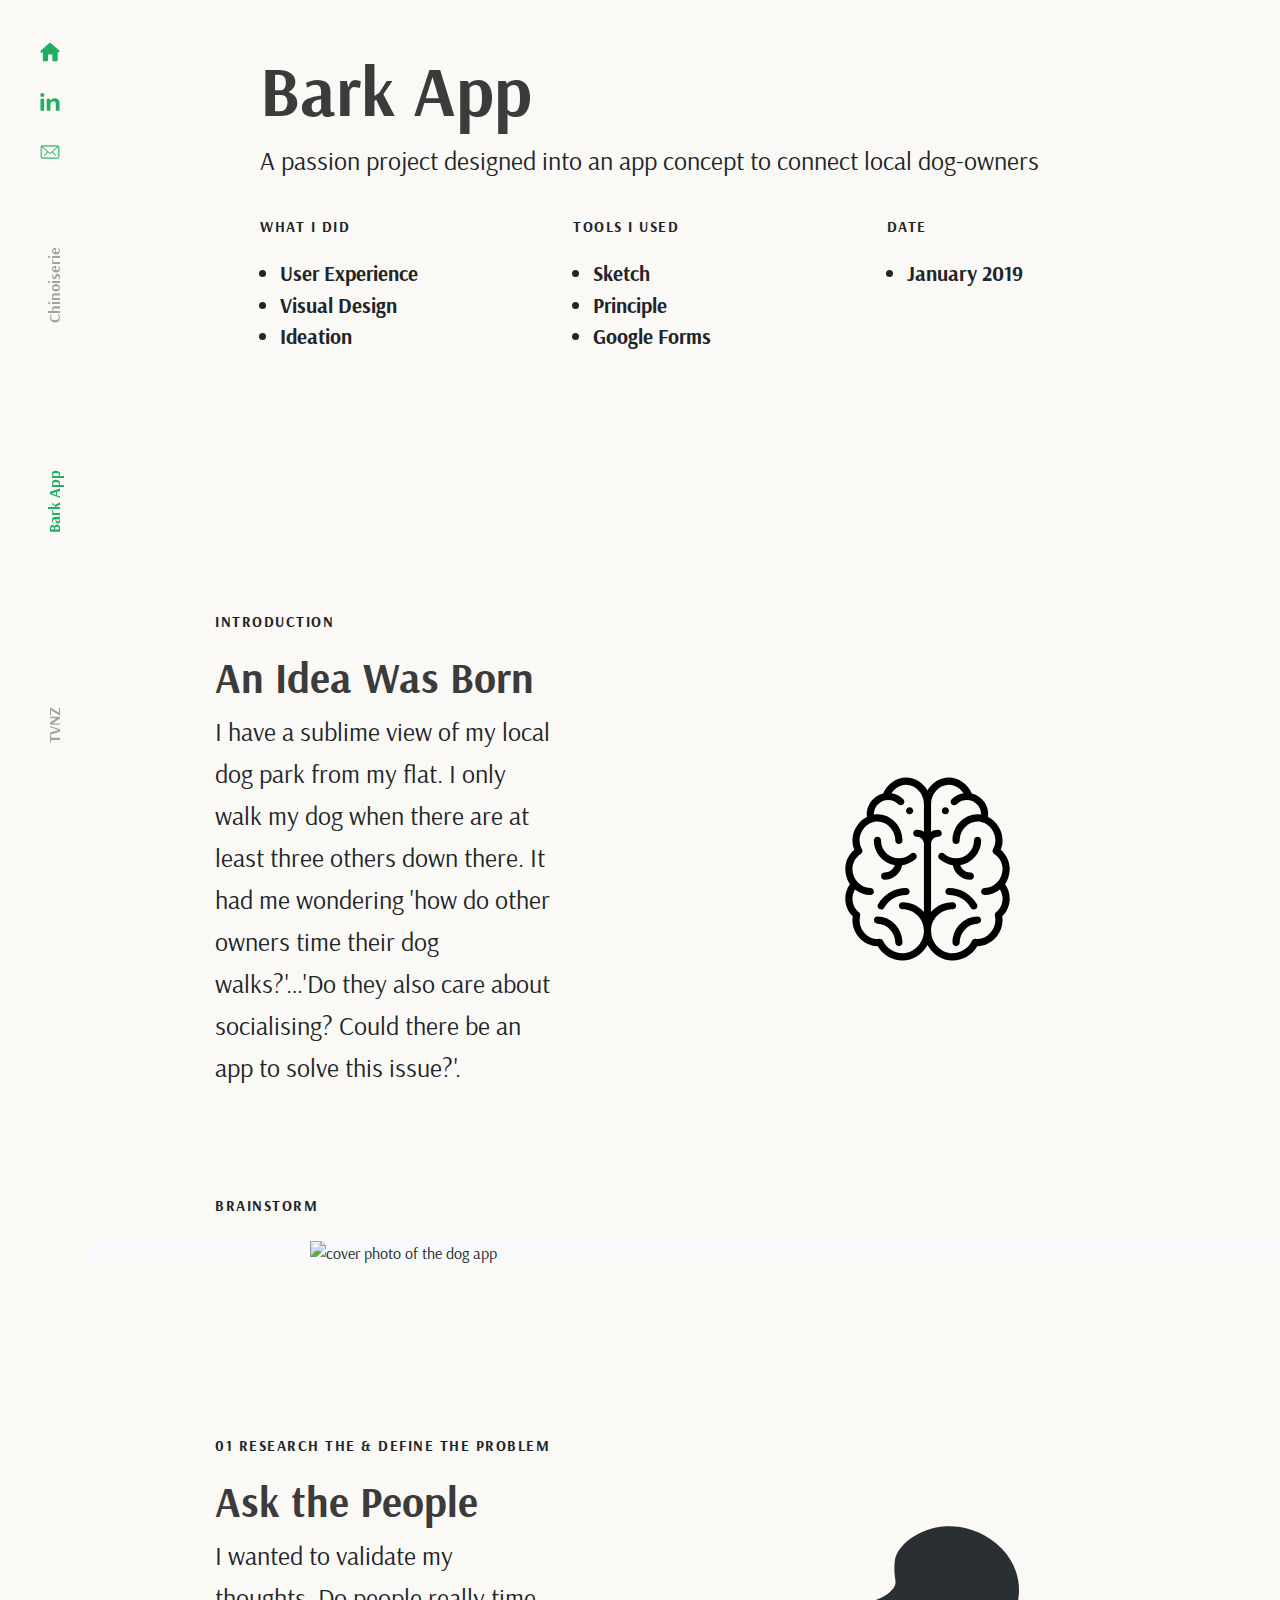
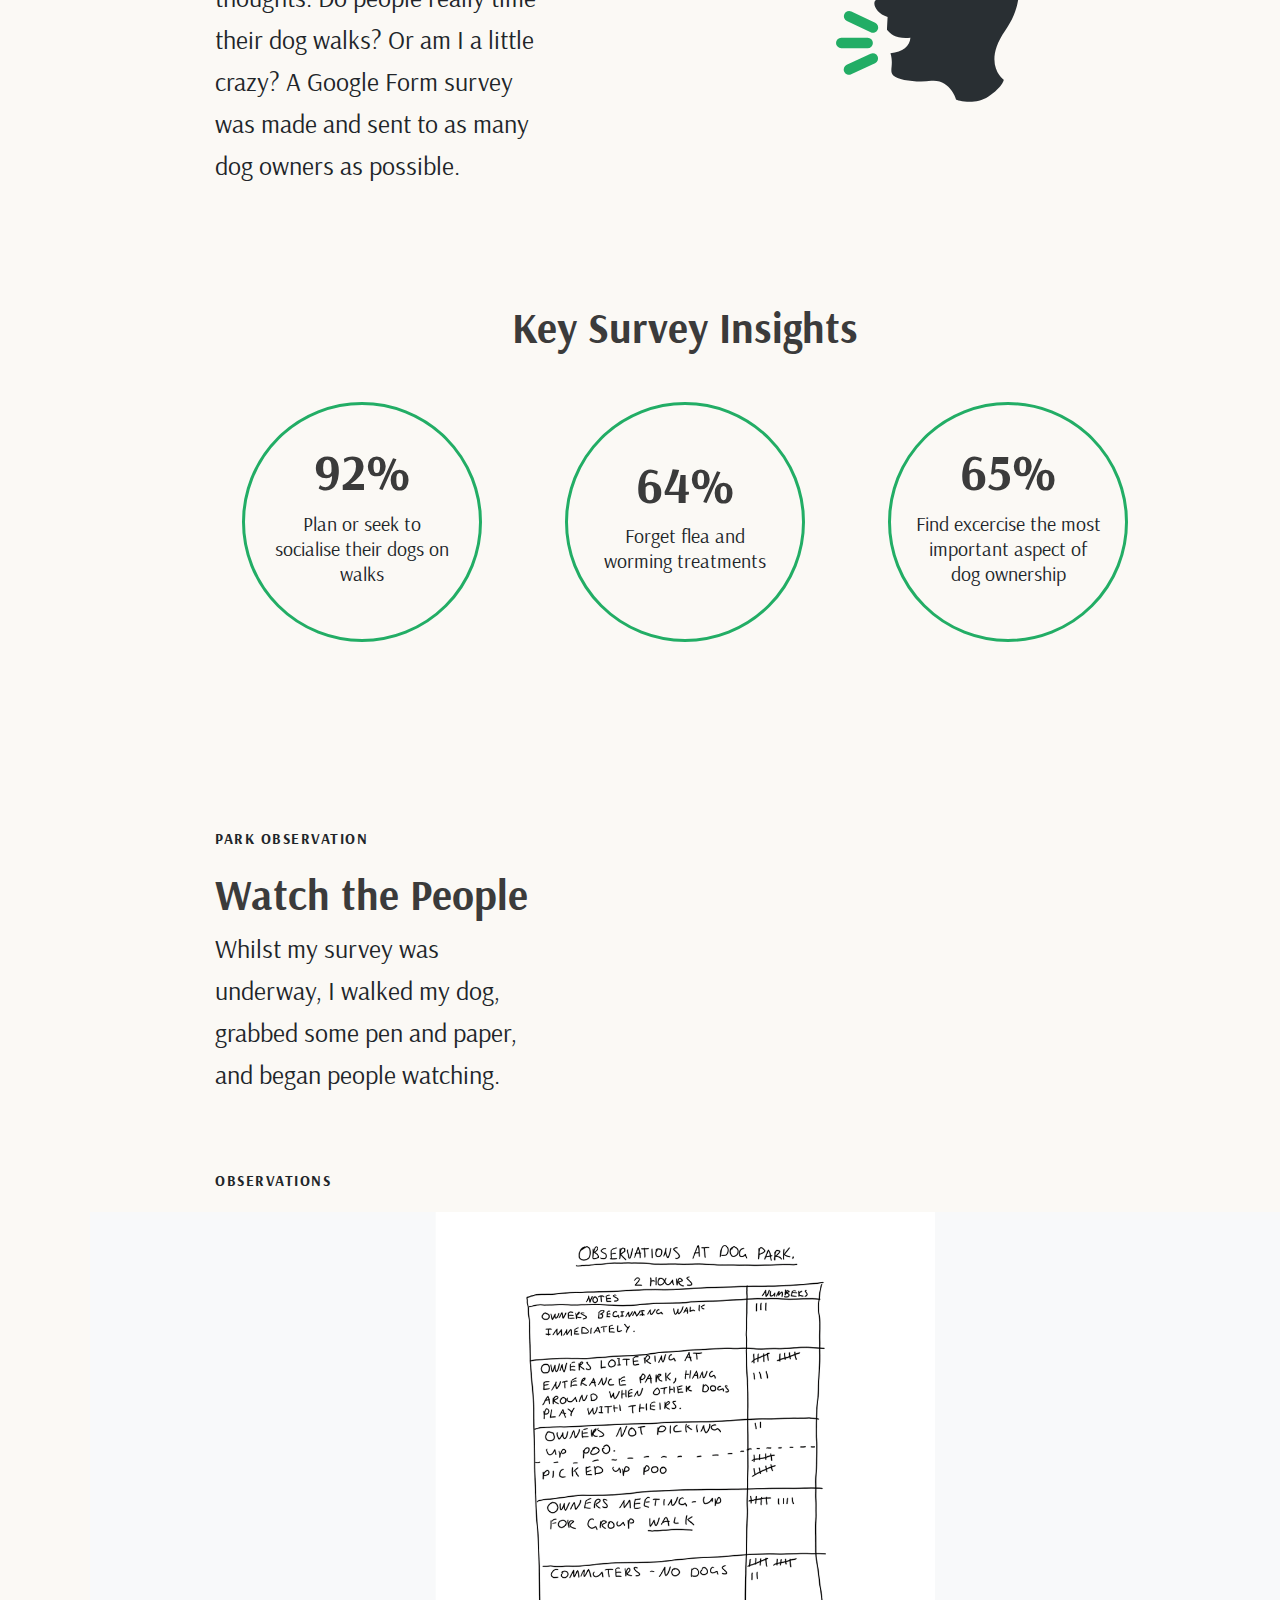
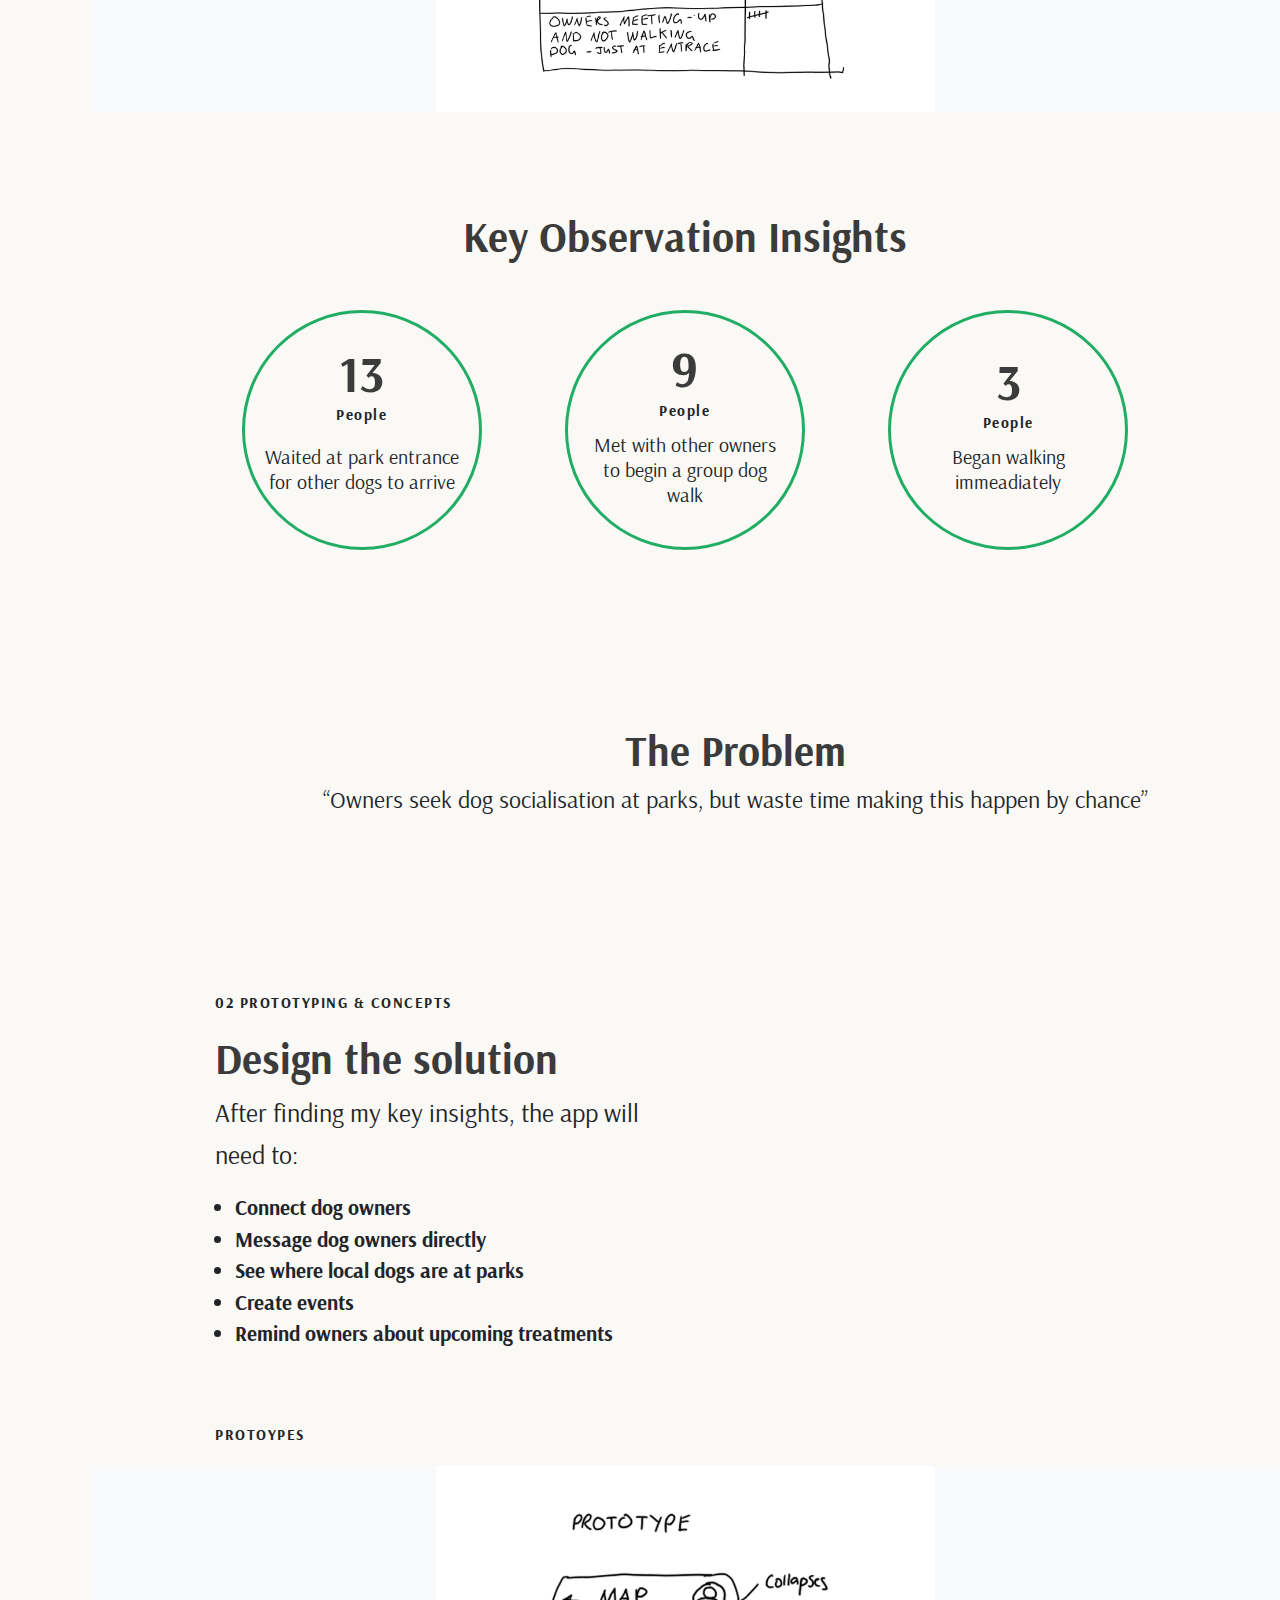
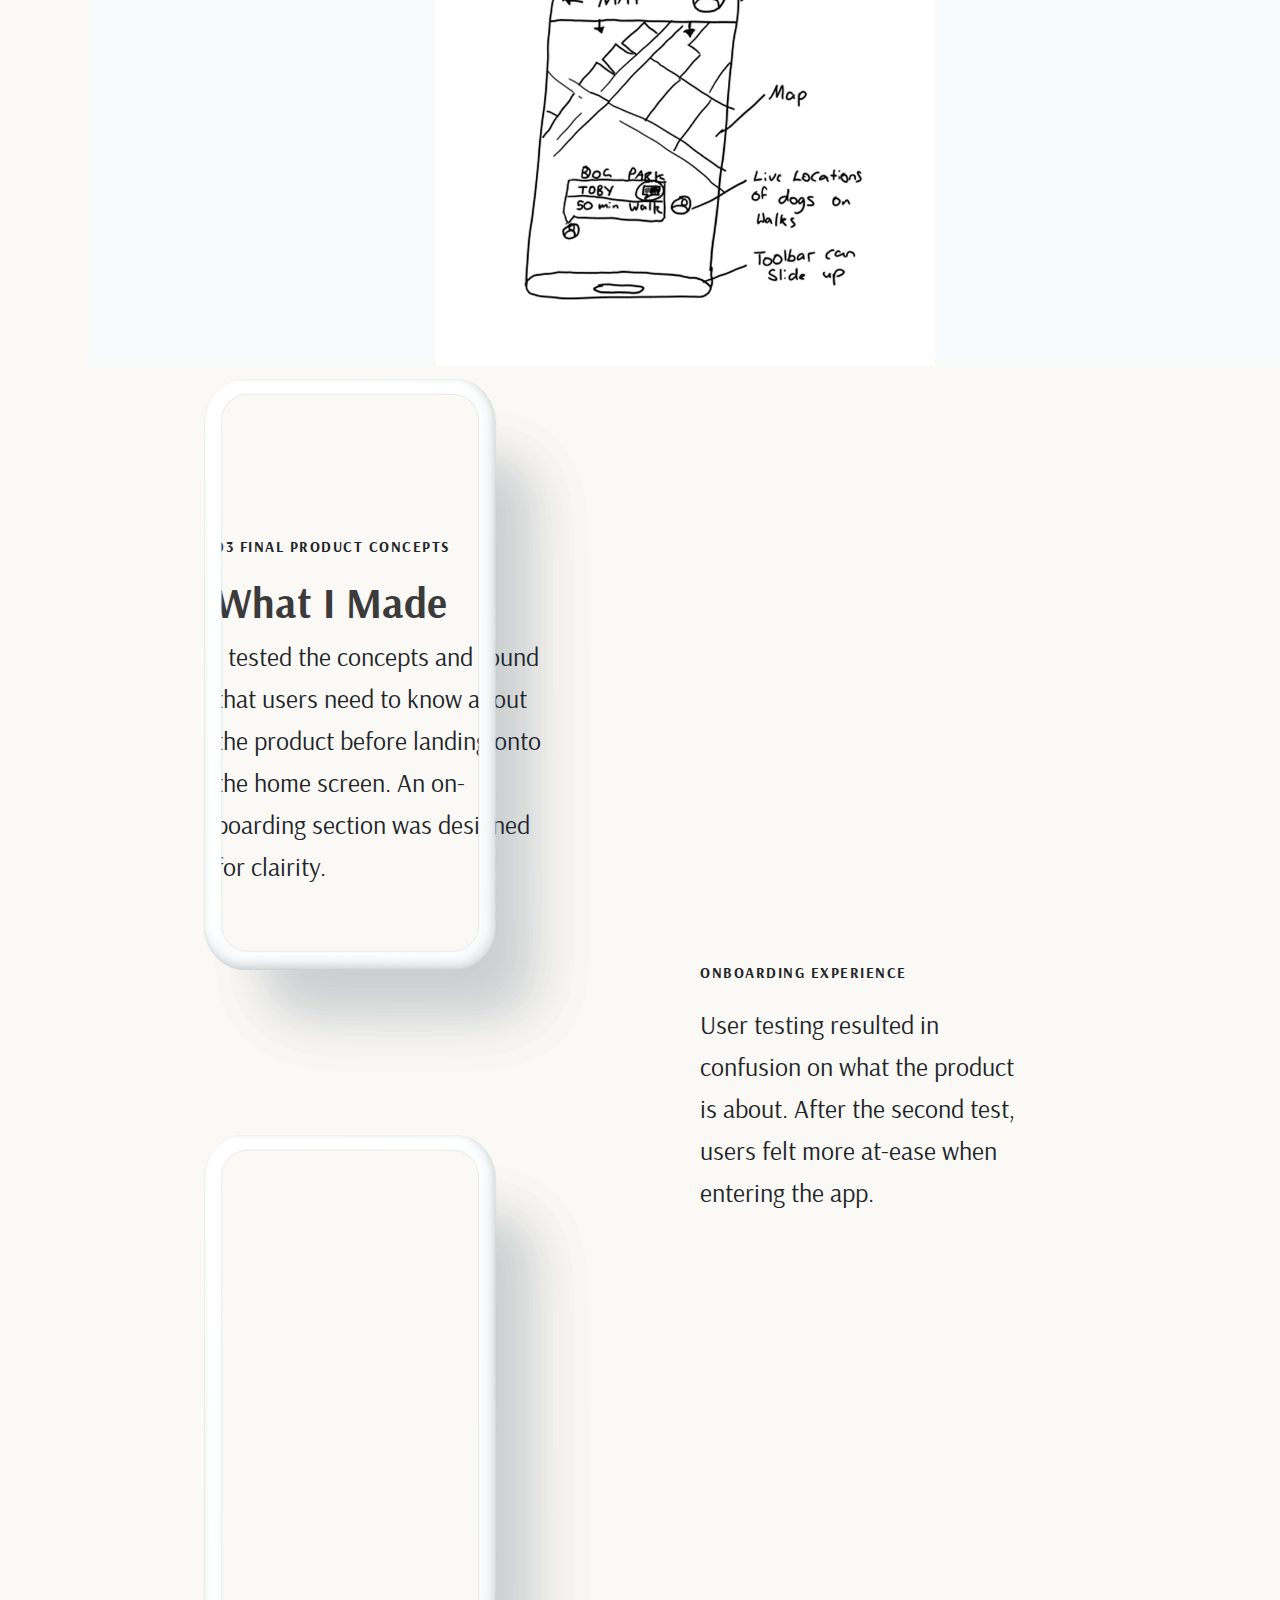
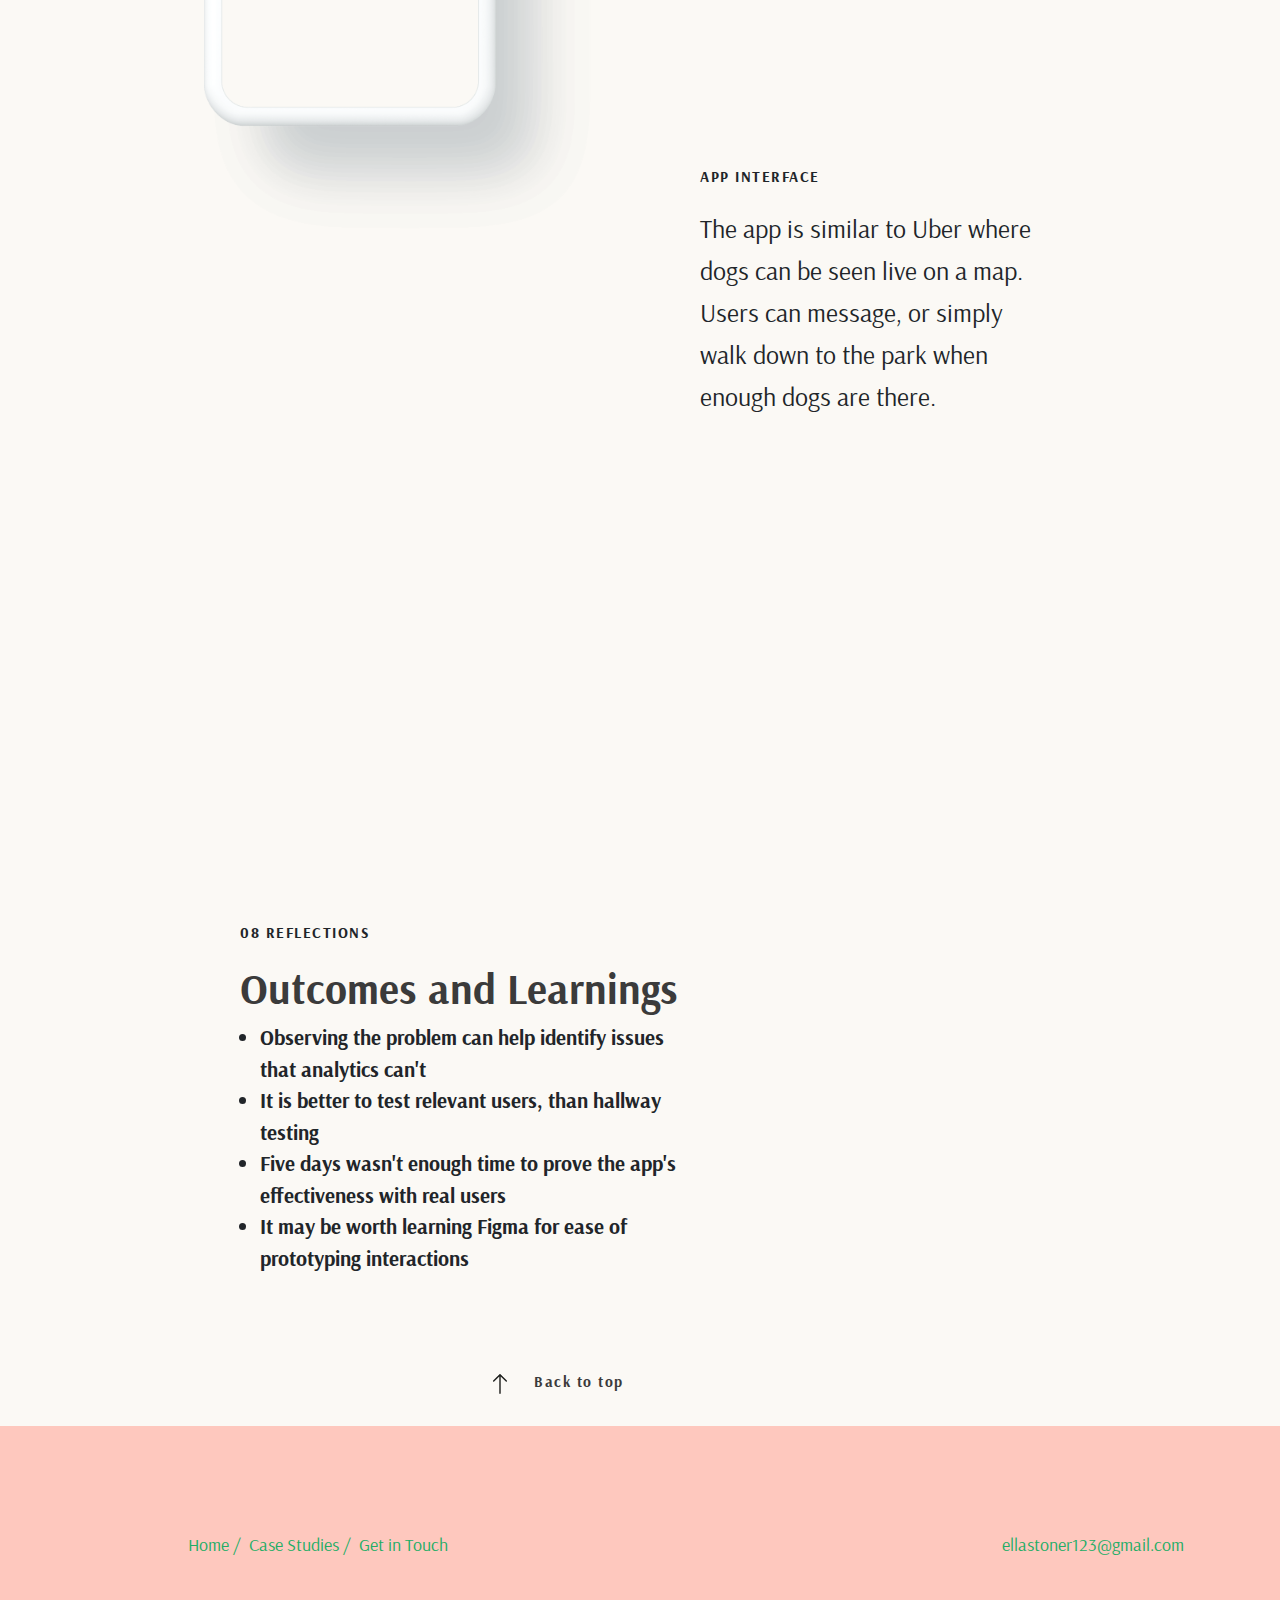
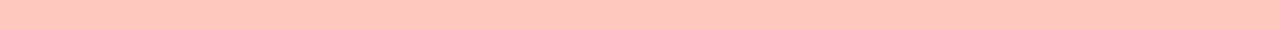
==== commit ee947580: "compressed images" ====
--- a/BARK APP NEW.html
+++ b/BARK APP NEW.html
@@ -103,7 +103,7 @@
     <div class="container-fluid bg-light ml-0 mt-1">
       <div class="row">
           <div class="col-lg-12 d-flex justify-content-center">
-        <img class="sketch-large" src="img/bark-brainstorm.png" alt="">
+        <img class="sketch-large" src="img/bark-brainstorm.png" alt="cover photo of the dog app">
       </div>
       </div>
     </div>
@@ -118,7 +118,7 @@
           </p>
         </div>
         <div class="col-lg-6 d-flex justify-content-center">
-          <img class="icon-infographic flip" src="img/icon/speak-01.svg" alt="">
+          <img class="icon-infographic flip" src="img/icon/speak-01.svg" alt="icon of person speaking">
         </div>
     </div>
     </div>
@@ -176,7 +176,7 @@
   <div class="container-fluid bg-light ml-0">
       <div class="row">
           <div class="col-lg-12 d-flex justify-content-center">
-        <img class="sketch" src="img/Bark-observation.png" alt="">
+        <img class="sketch" src="img/Bark-observation.png" alt="a sketch of the obervations I made at the park Ella Stoner">
       </div>
       </div>
     </div>
@@ -253,7 +253,7 @@
     <div class="container-fluid bg-light ml-0">
         <div class="row">
             <div class="col-lg-12 d-flex justify-content-center">
-          <img class="sketch" src="img/bark-prototype.gif" alt="">
+          <img class="sketch" src="img/bark-prototype.gif" alt="An animated gif showing the bark app in action of the onboarding experience">
         </div>
         </div>
       </div>
--- a/styles/style.css
+++ b/styles/style.css
@@ -1144,7 +1144,38 @@
     }
 
 
-
+    
+
+
+
+
+
+  }
+
+
+  @media only screen and (max-width: 500px) {
+
+    .lime-green-font{
+        color: #22AD65;
+        font-size: 44px;
+        line-height: 1.1;
+        letter-spacing: -0.02em;
+    }
+
+    .margy-left{
+        margin-left: 0px;
+
+    }
+
+    .project-hero-heading-02 {
+        margin-bottom: 0px;
+    }
+
+    .griddy {
+        display: grid;
+        grid-template-columns: repeat(auto-fit, minmax(13rem,1fr));
+        grid-gap: 2rem;
+    }
 
 
   }--- a/styles/style.css
+++ b/styles/style.css
@@ -1144,7 +1144,38 @@
     }
 
 
-
+    
+
+
+
+
+
+  }
+
+
+  @media only screen and (max-width: 500px) {
+
+    .lime-green-font{
+        color: #22AD65;
+        font-size: 44px;
+        line-height: 1.1;
+        letter-spacing: -0.02em;
+    }
+
+    .margy-left{
+        margin-left: 0px;
+
+    }
+
+    .project-hero-heading-02 {
+        margin-bottom: 0px;
+    }
+
+    .griddy {
+        display: grid;
+        grid-template-columns: repeat(auto-fit, minmax(13rem,1fr));
+        grid-gap: 2rem;
+    }
 
 
   }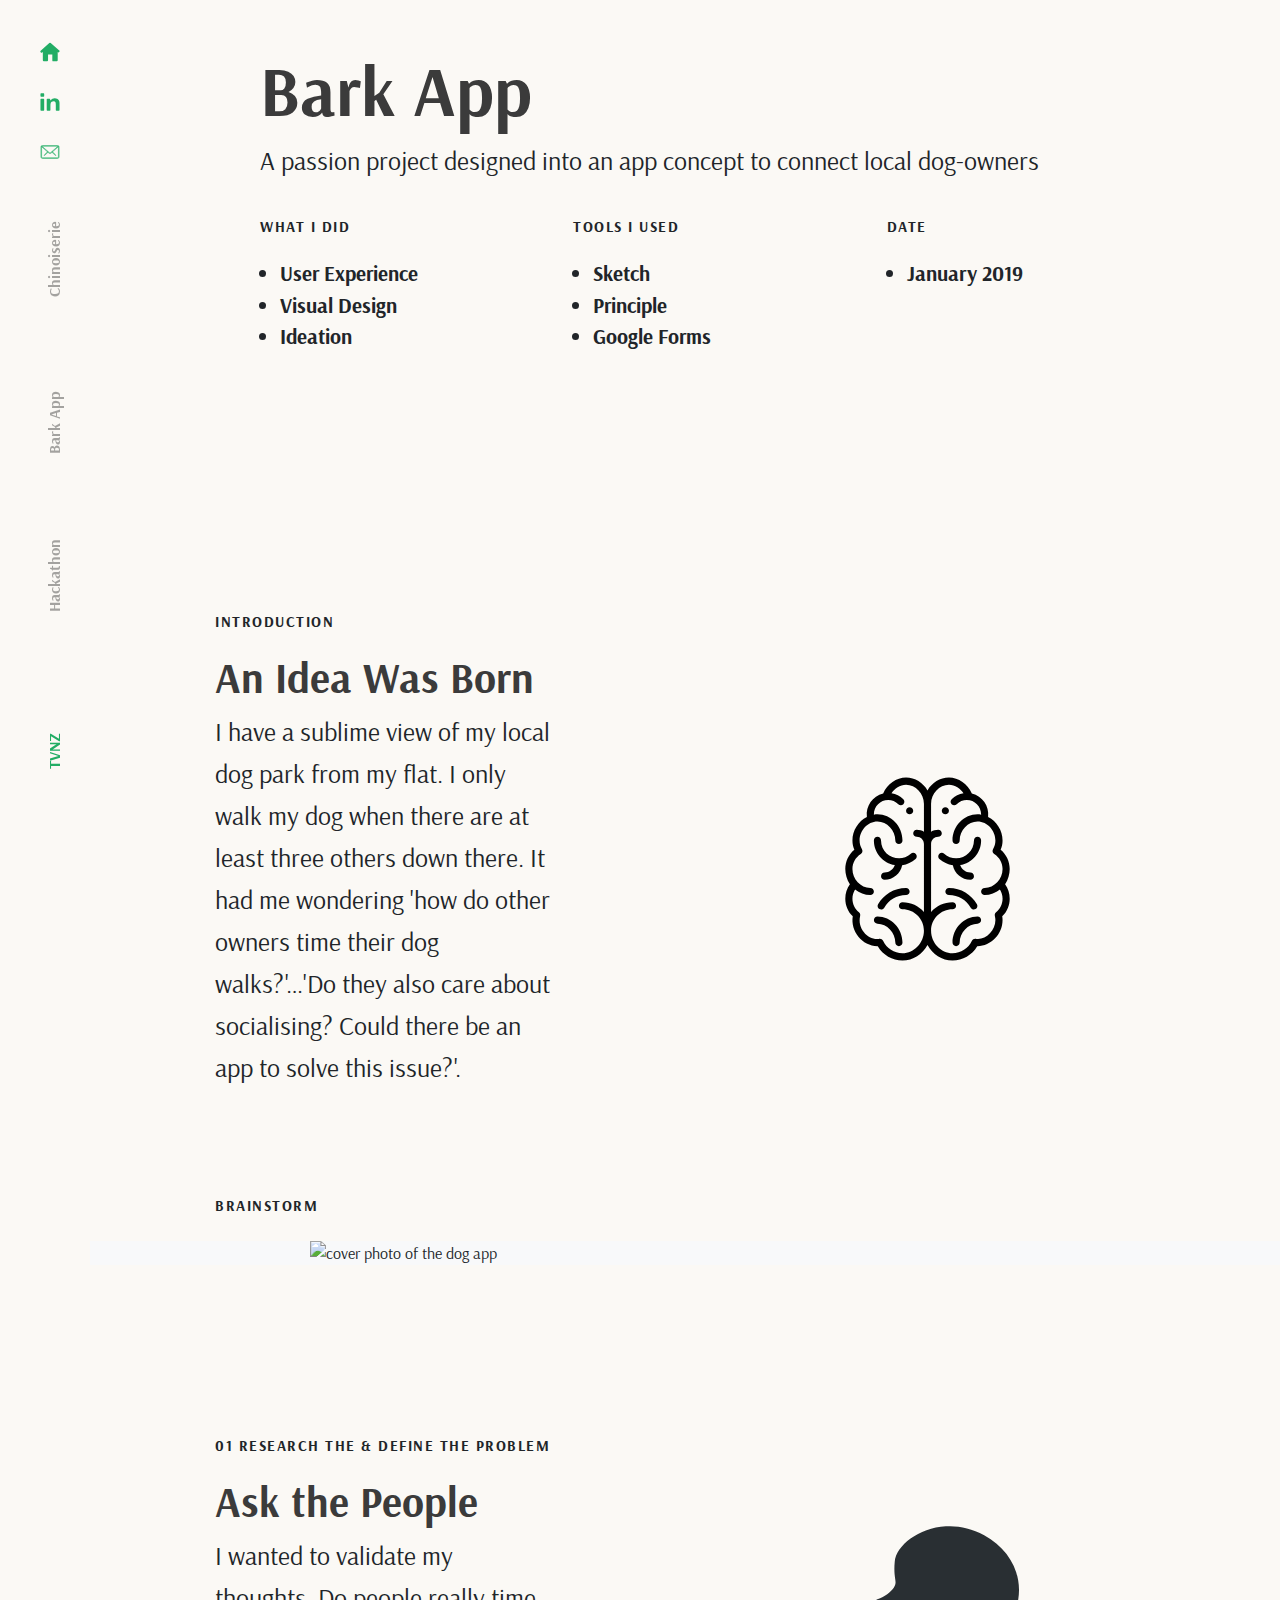
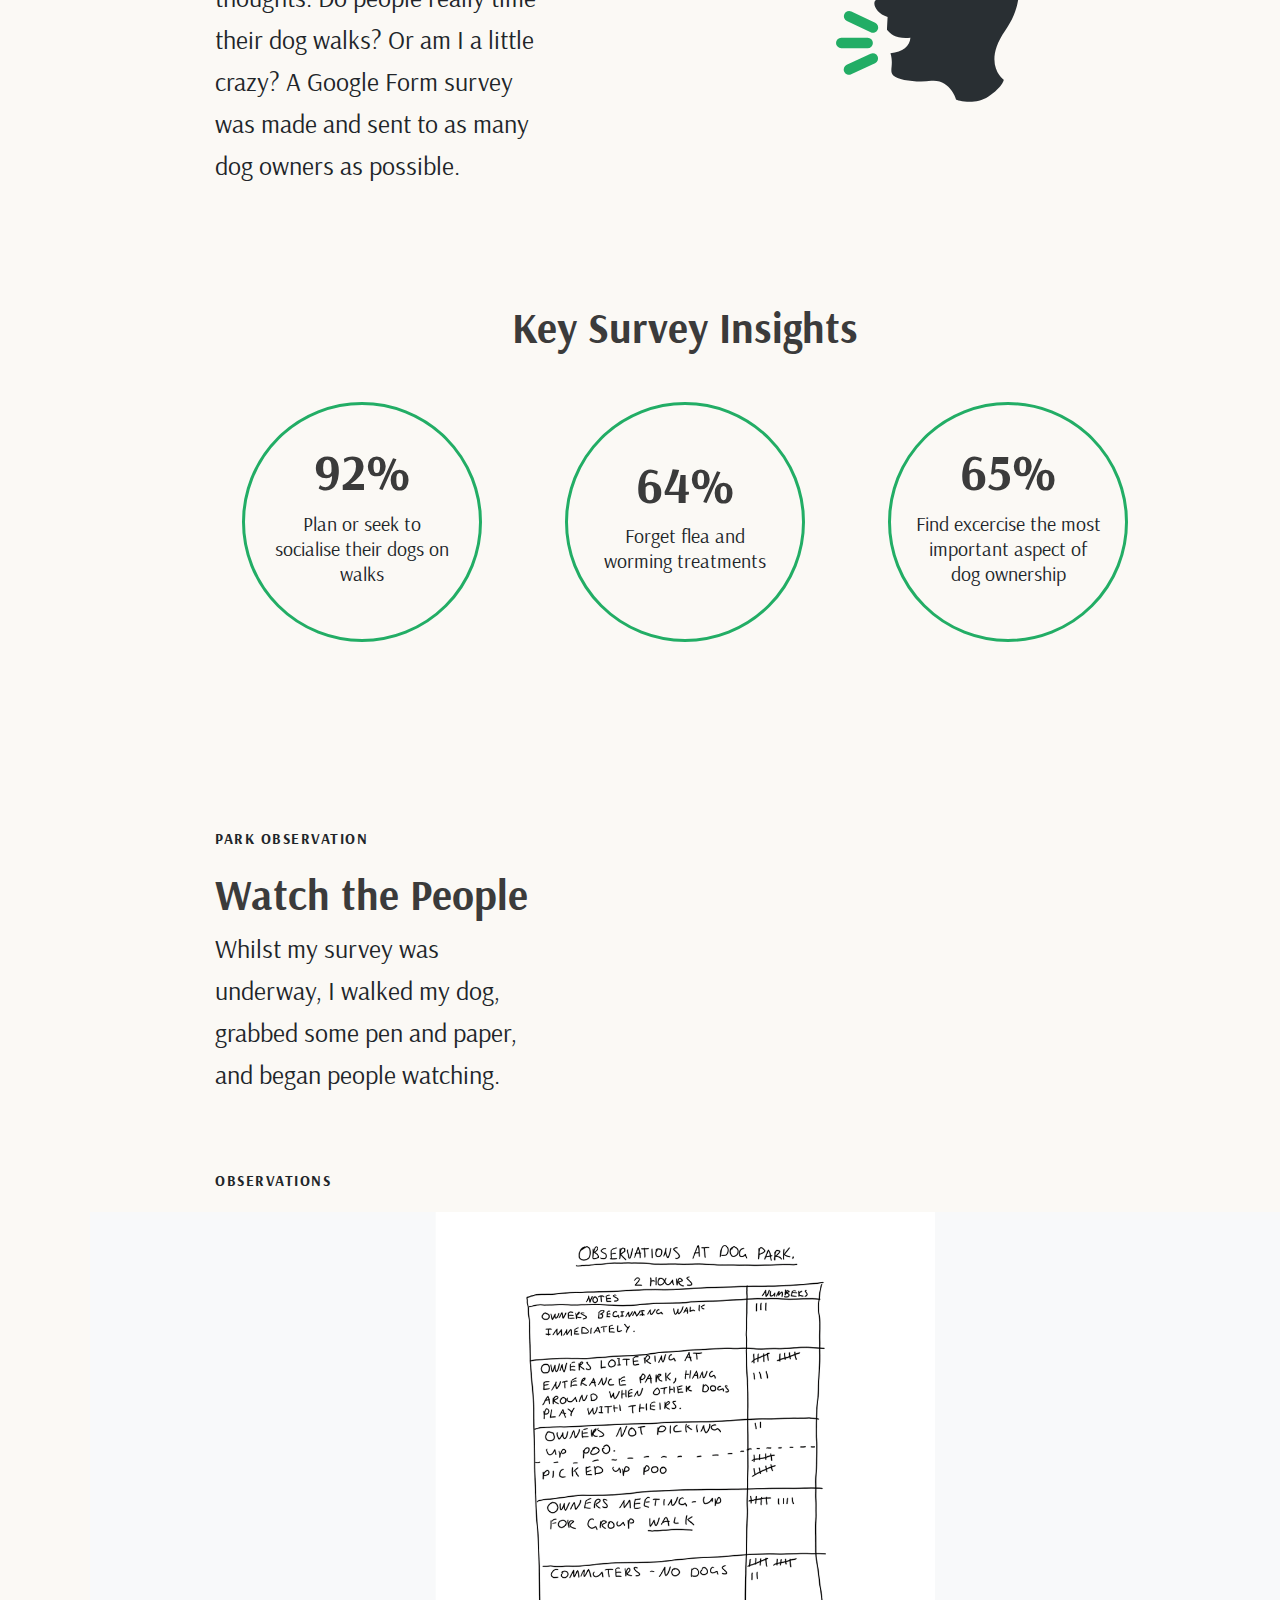
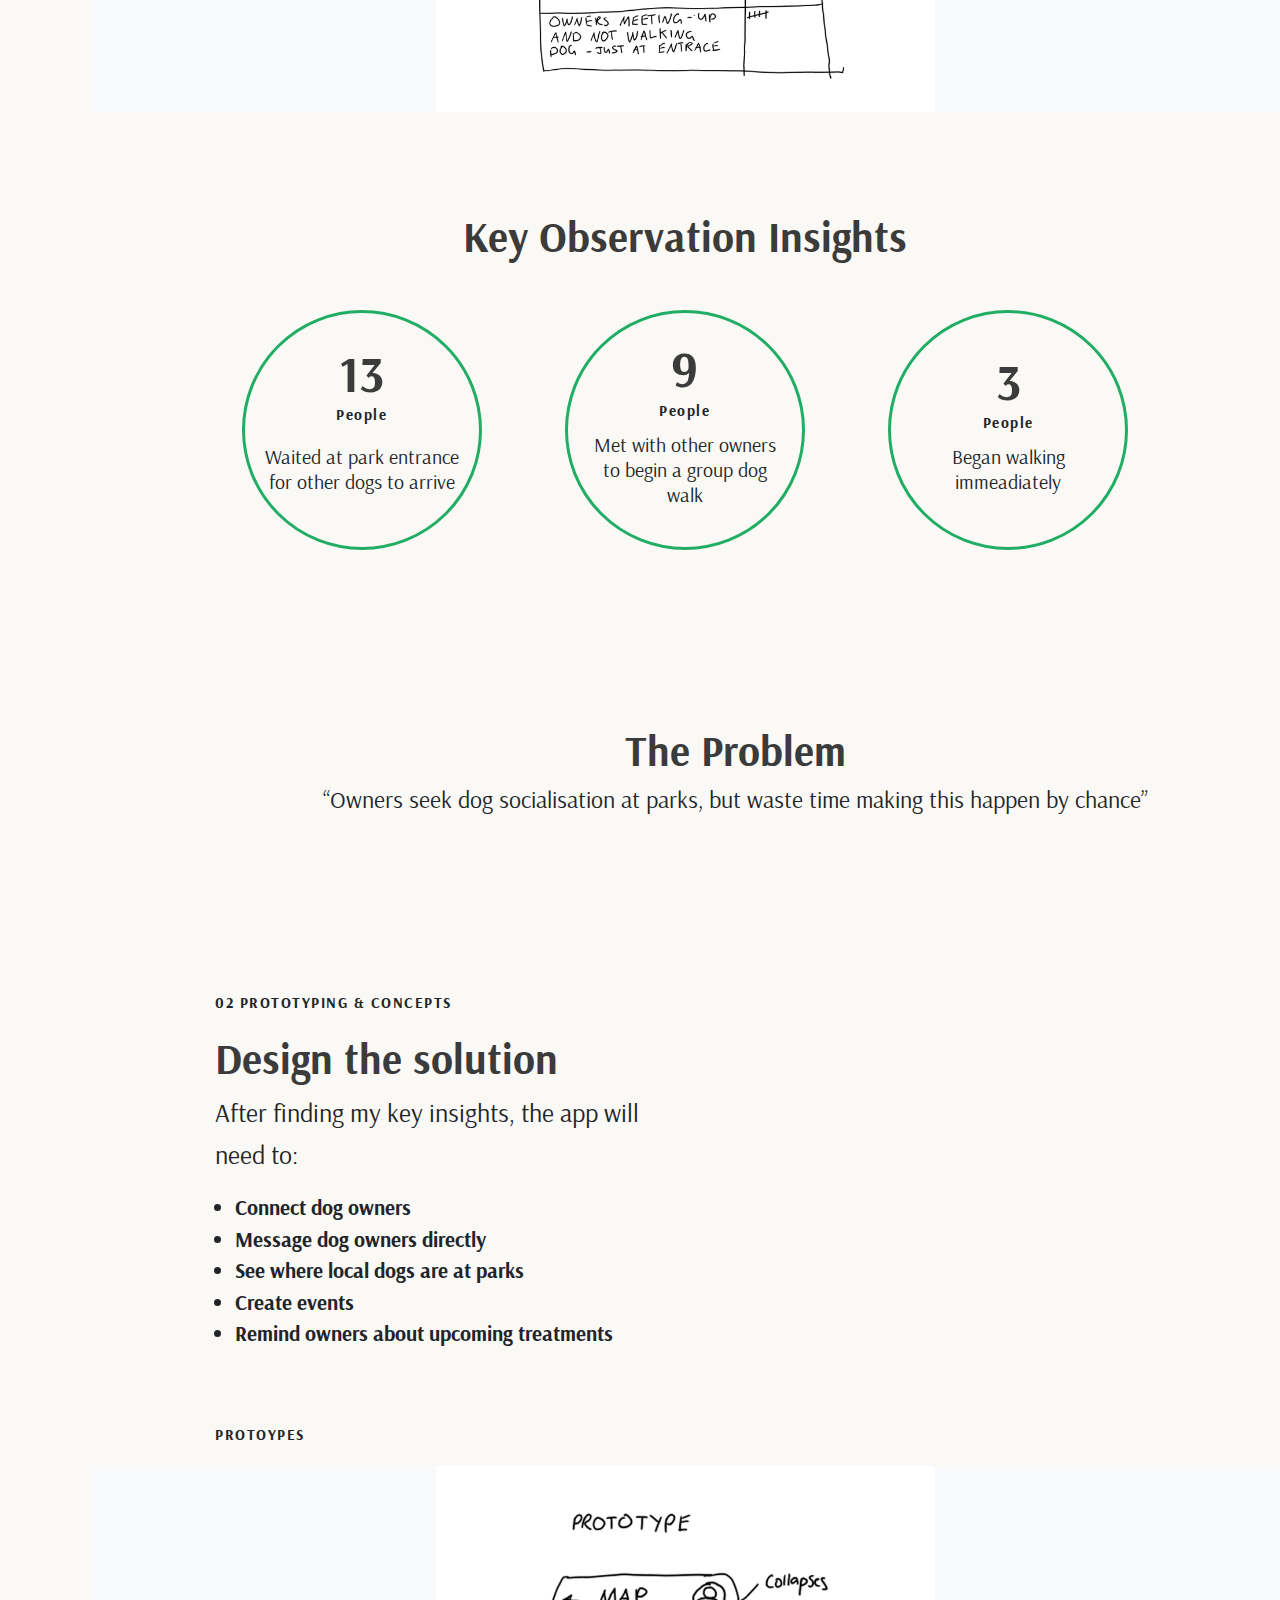
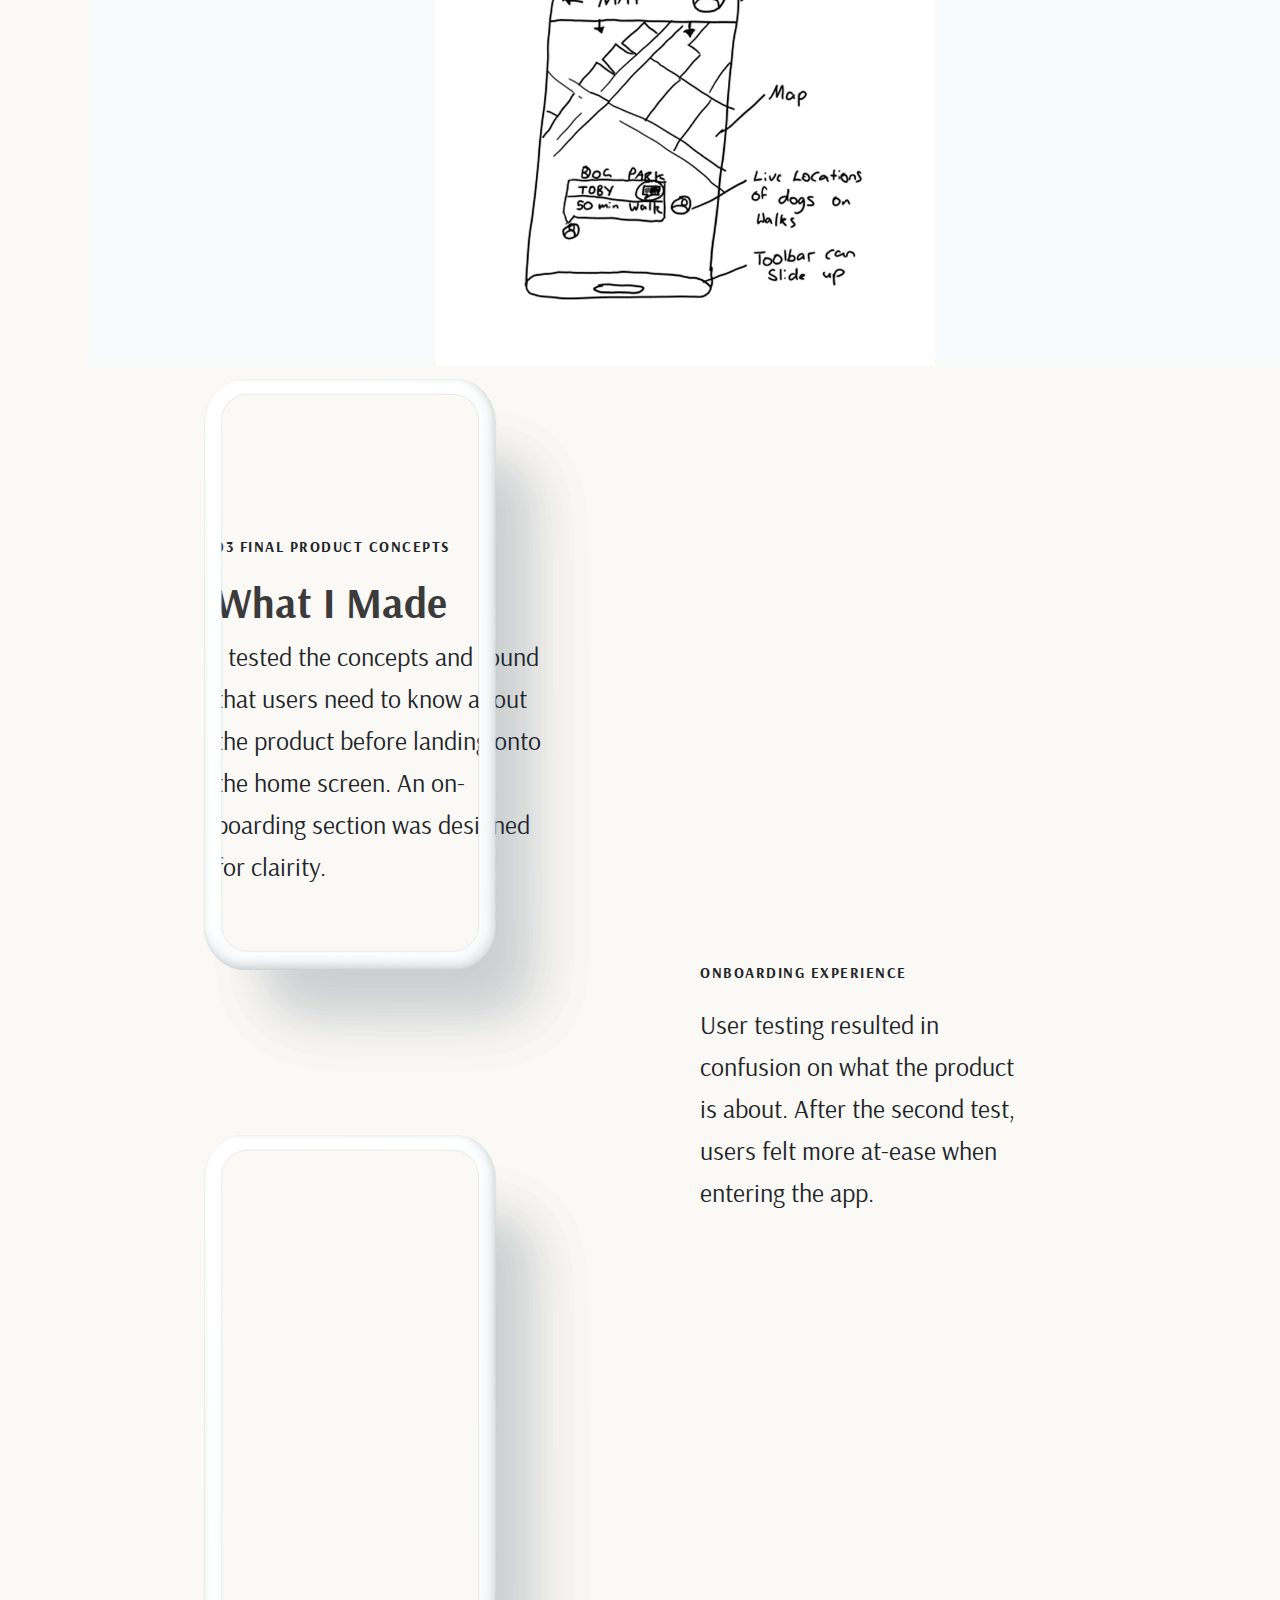
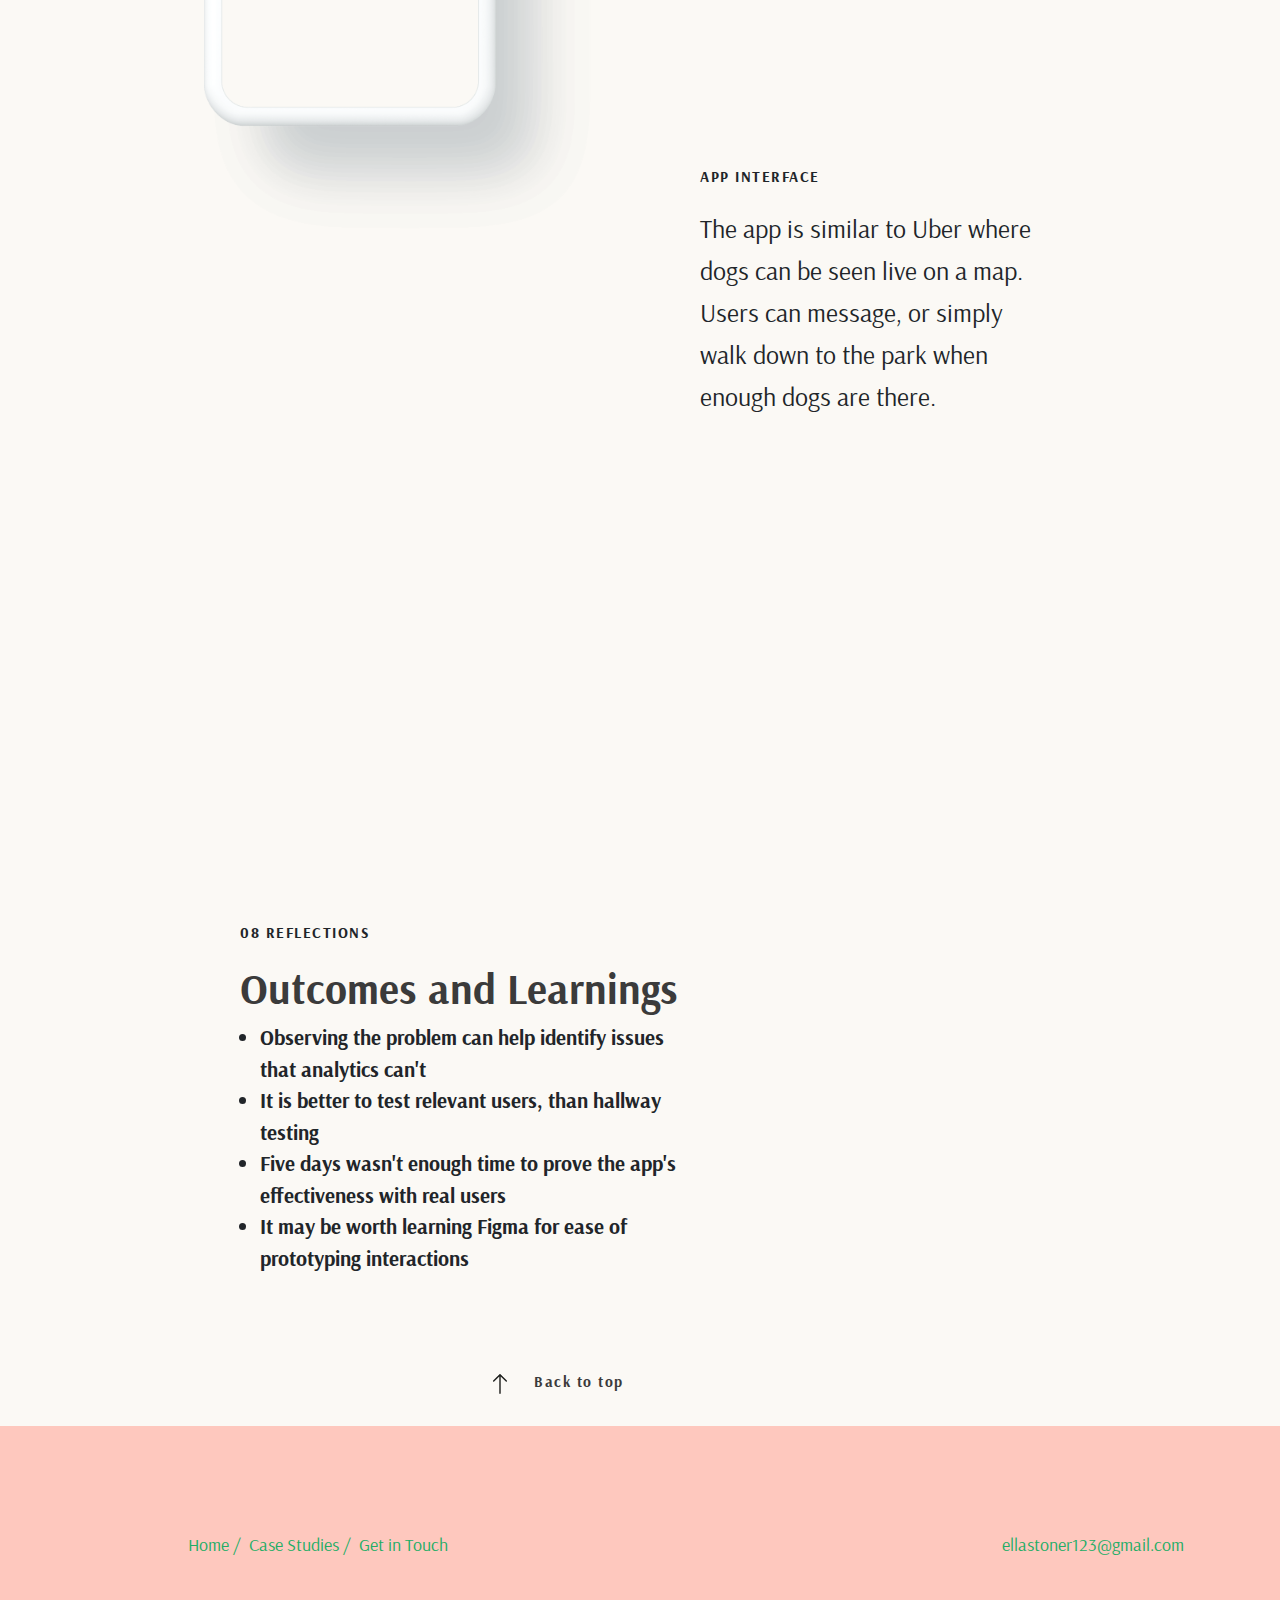
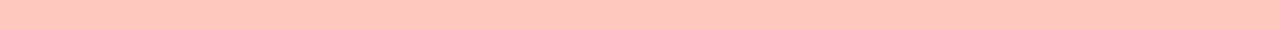
==== commit a6e29a83: "updated the first iteration of TVNZ ONDEMAND portfolio" ====
--- a/BARK APP NEW.html
+++ b/BARK APP NEW.html
@@ -11,24 +11,27 @@
 </head>
 <body class="work hero-bg2">
 
-    <div class="nav-second d-flex flex-column  ">
-        <div class="nav-social ml-4">
-                <a class="nav-link" href="index.html"><img class="icon-small" src="img/icon/homes-01.svg" alt=""></a>
-                  <a class="nav-link" href="https://www.linkedin.com/in/ella-stoner-88b529b3/" target="_blank"><img class="icon-small" src="img/icon/linked-in-01.svg" alt=""></a>
-                    <a class="nav-link" href="Contact-me.html"><img class="icon-small" src="img/icon/mails-03-01.svg" alt=""></a>  
-            <div class="nav-layout">
-              <div class="">
-                <a href="CHINO-NEW.html"><p class="project-link no-marg bold pb-3 sub-heady">Chinoiserie</p></a>
-              </div>
-              <div>
-                <a href="BARK APP NEW.html"><p class="project-link no-marg bold pb-3 highlighted sub-heady">Bark App</p></a>
-              </div>
-              <div class="">
-                <a href="ROBERT.html"><p class="project-link no-marg bold pb-3 sub-heady">TVNZ</p></a>
-              </div>
-              </div>
-            </div>
-    </div>
+  <div class="nav-second d-flex flex-column  ">
+    <div class="nav-social ml-4">
+            <a class="nav-link" href="index.html"><img class="icon-small" src="img/icon/homes-01.svg" alt=""></a>
+              <a class="nav-link" href="https://www.linkedin.com/in/ella-stoner-88b529b3/" target="_blank"><img class="icon-small" src="img/icon/linked-in-01.svg" alt=""></a>
+                <a class="nav-link" href="Contact-me.html"><img class="icon-small" src="img/icon/mails-03-01.svg" alt=""></a>  
+        <div class="nav-layout">
+          <div class="">
+            <a href="CHINO-NEW.html"><p class="project-link no-marg bold pb-3 sub-heady">Chinoiserie</p></a>
+          </div>
+          <div>
+            <a href="BARK APP NEW.html"><p class="project-link no-marg bold pb-3 sub-heady">Bark App</p></a>
+          </div>
+          <div class="">
+            <a href="ROBERT.html"><p class="project-link no-marg bold pb-3 sub-heady">Hackathon</p></a>
+          </div>
+          <div class="">
+            <a href="TVNZ - PROFILES.html"><p class="project-link no-marg bold pb-3 sub-heady highlighted">TVNZ</p></a>
+          </div>
+          </div>
+        </div>
+</div>
   
 
       <div class="container-fluid mb-5 column-left-space">
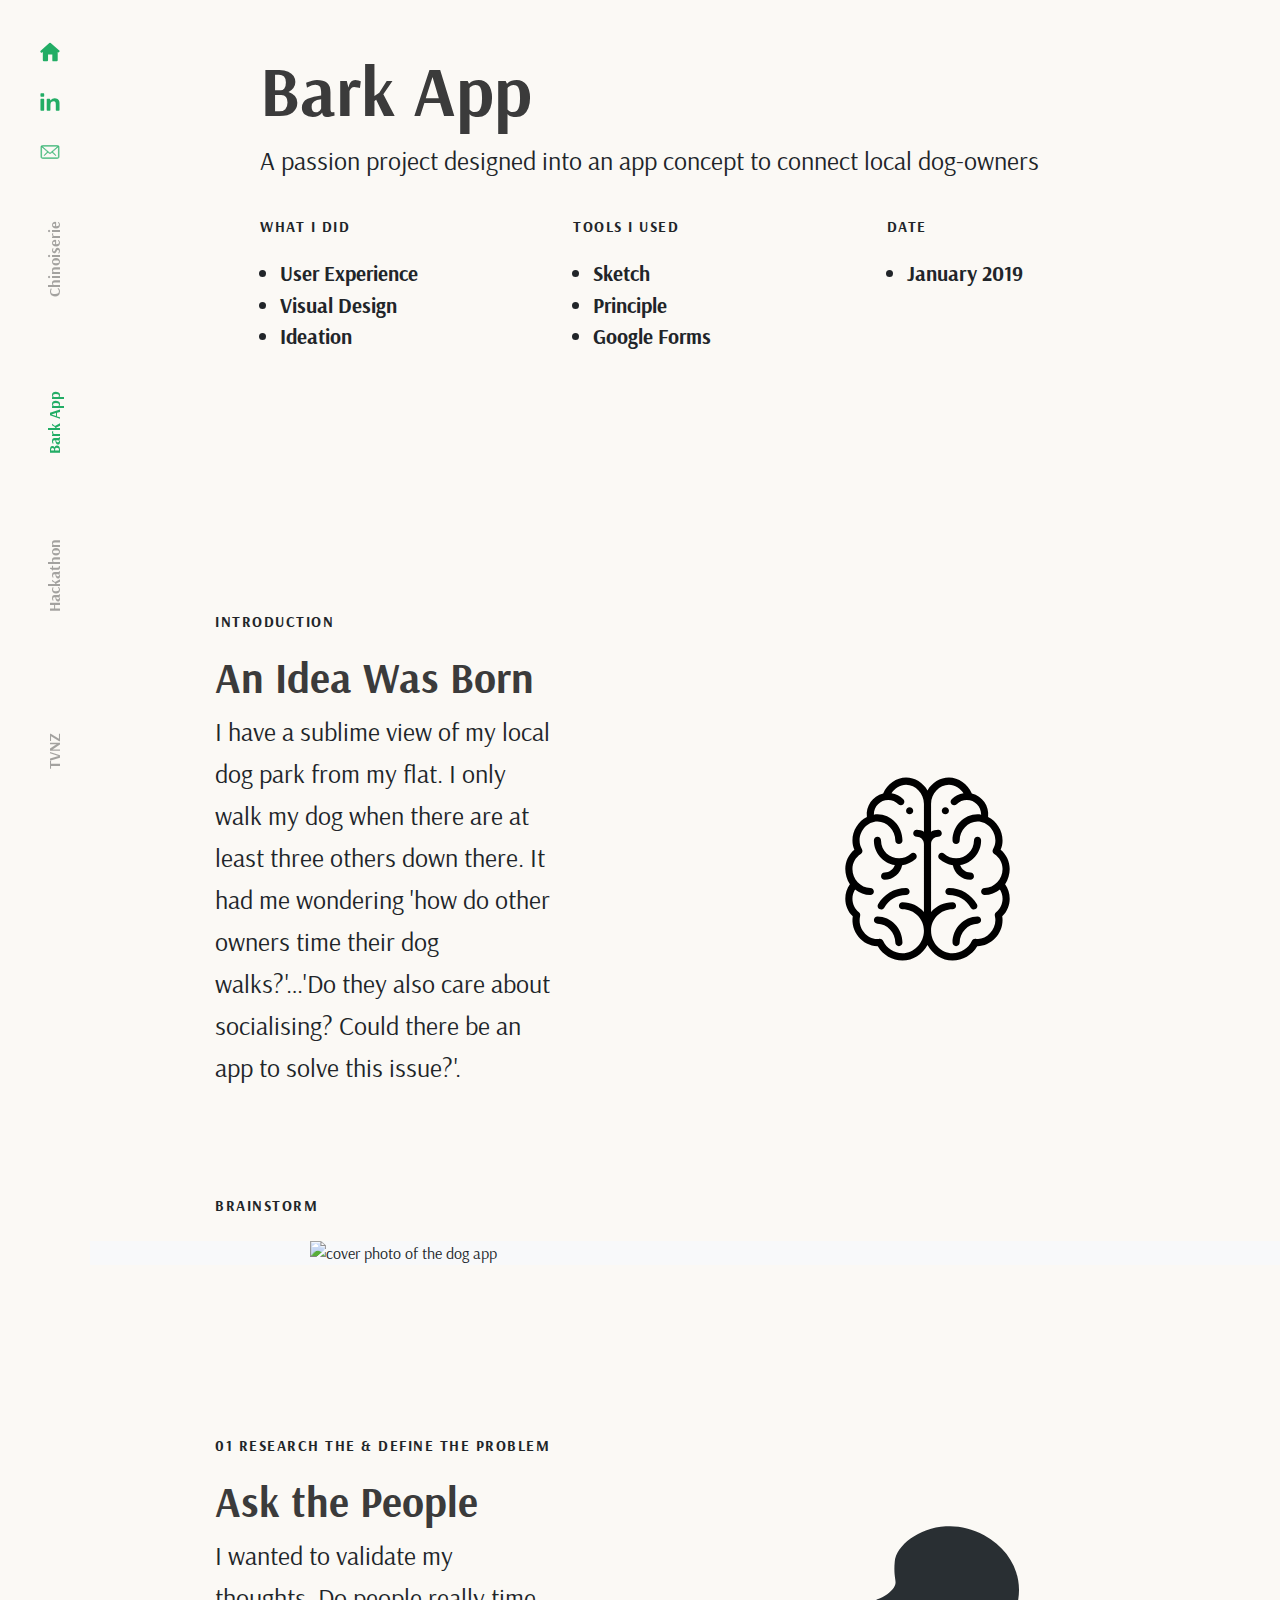
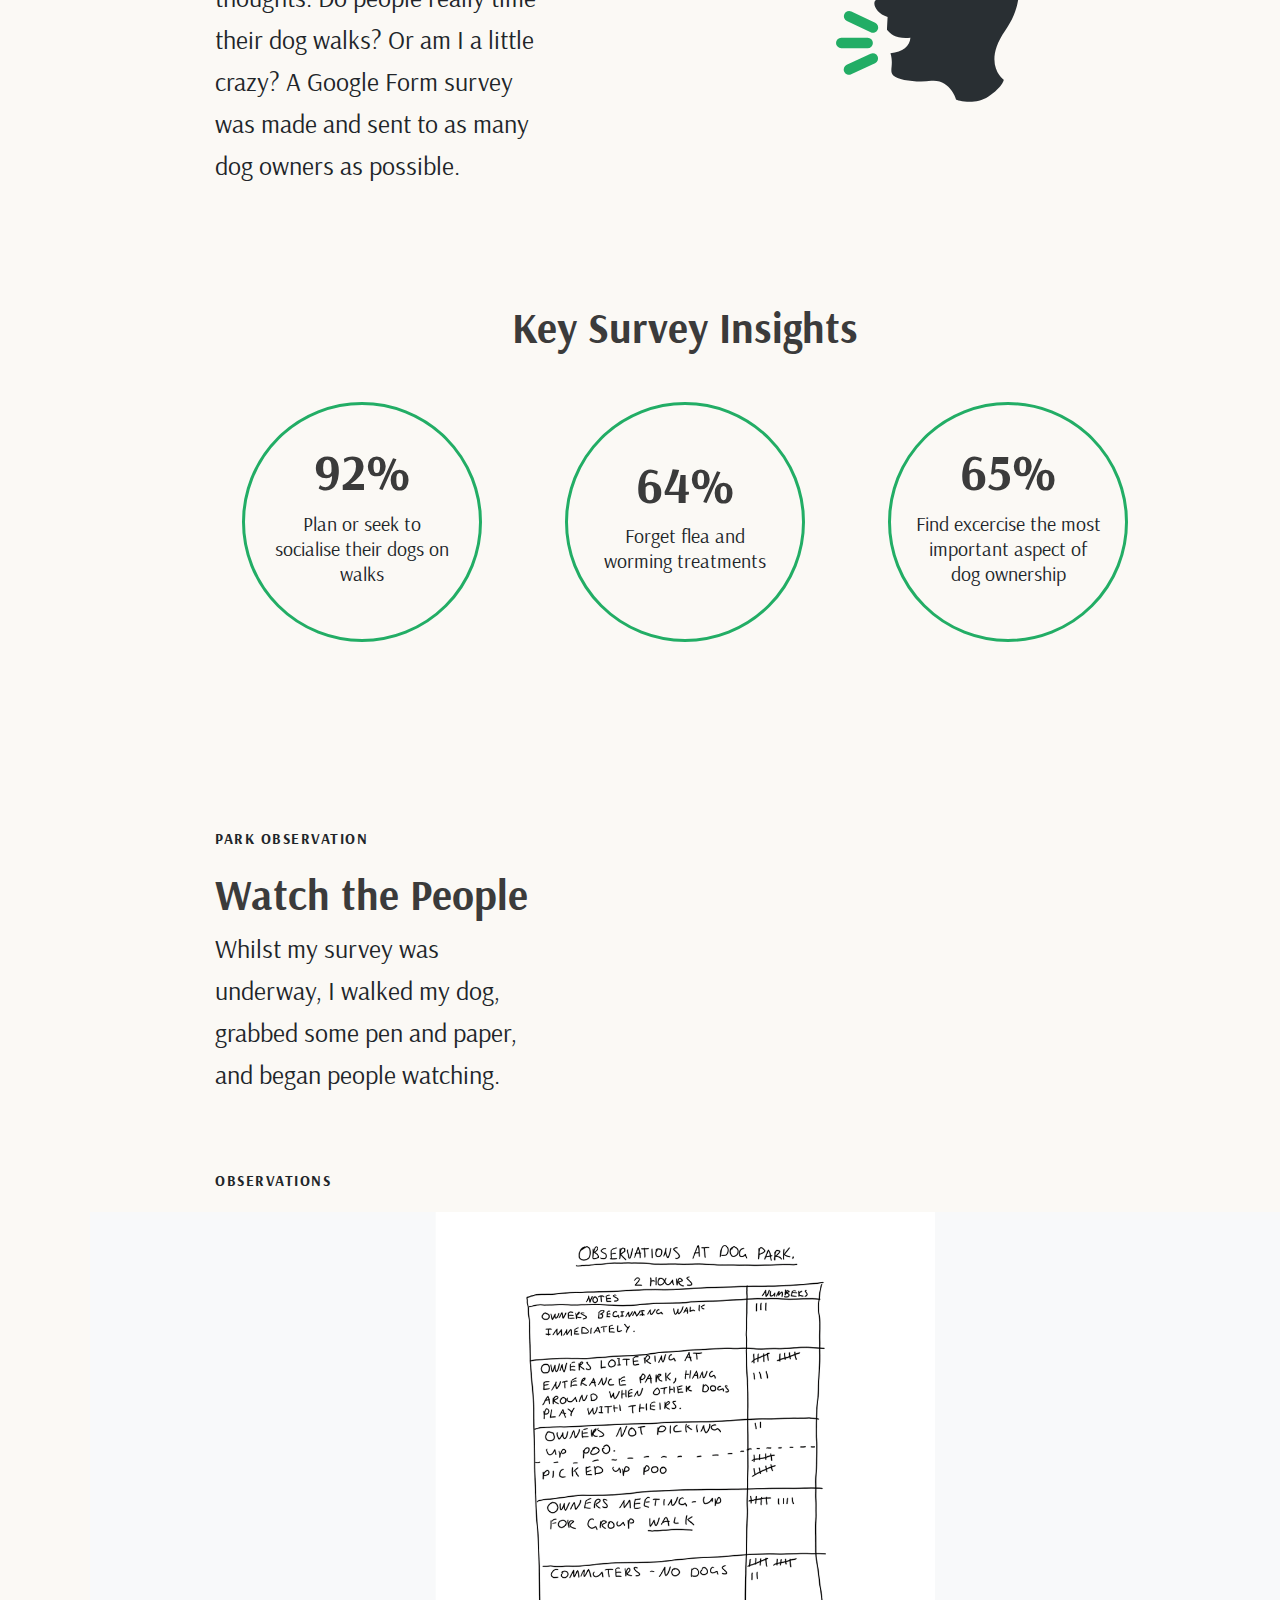
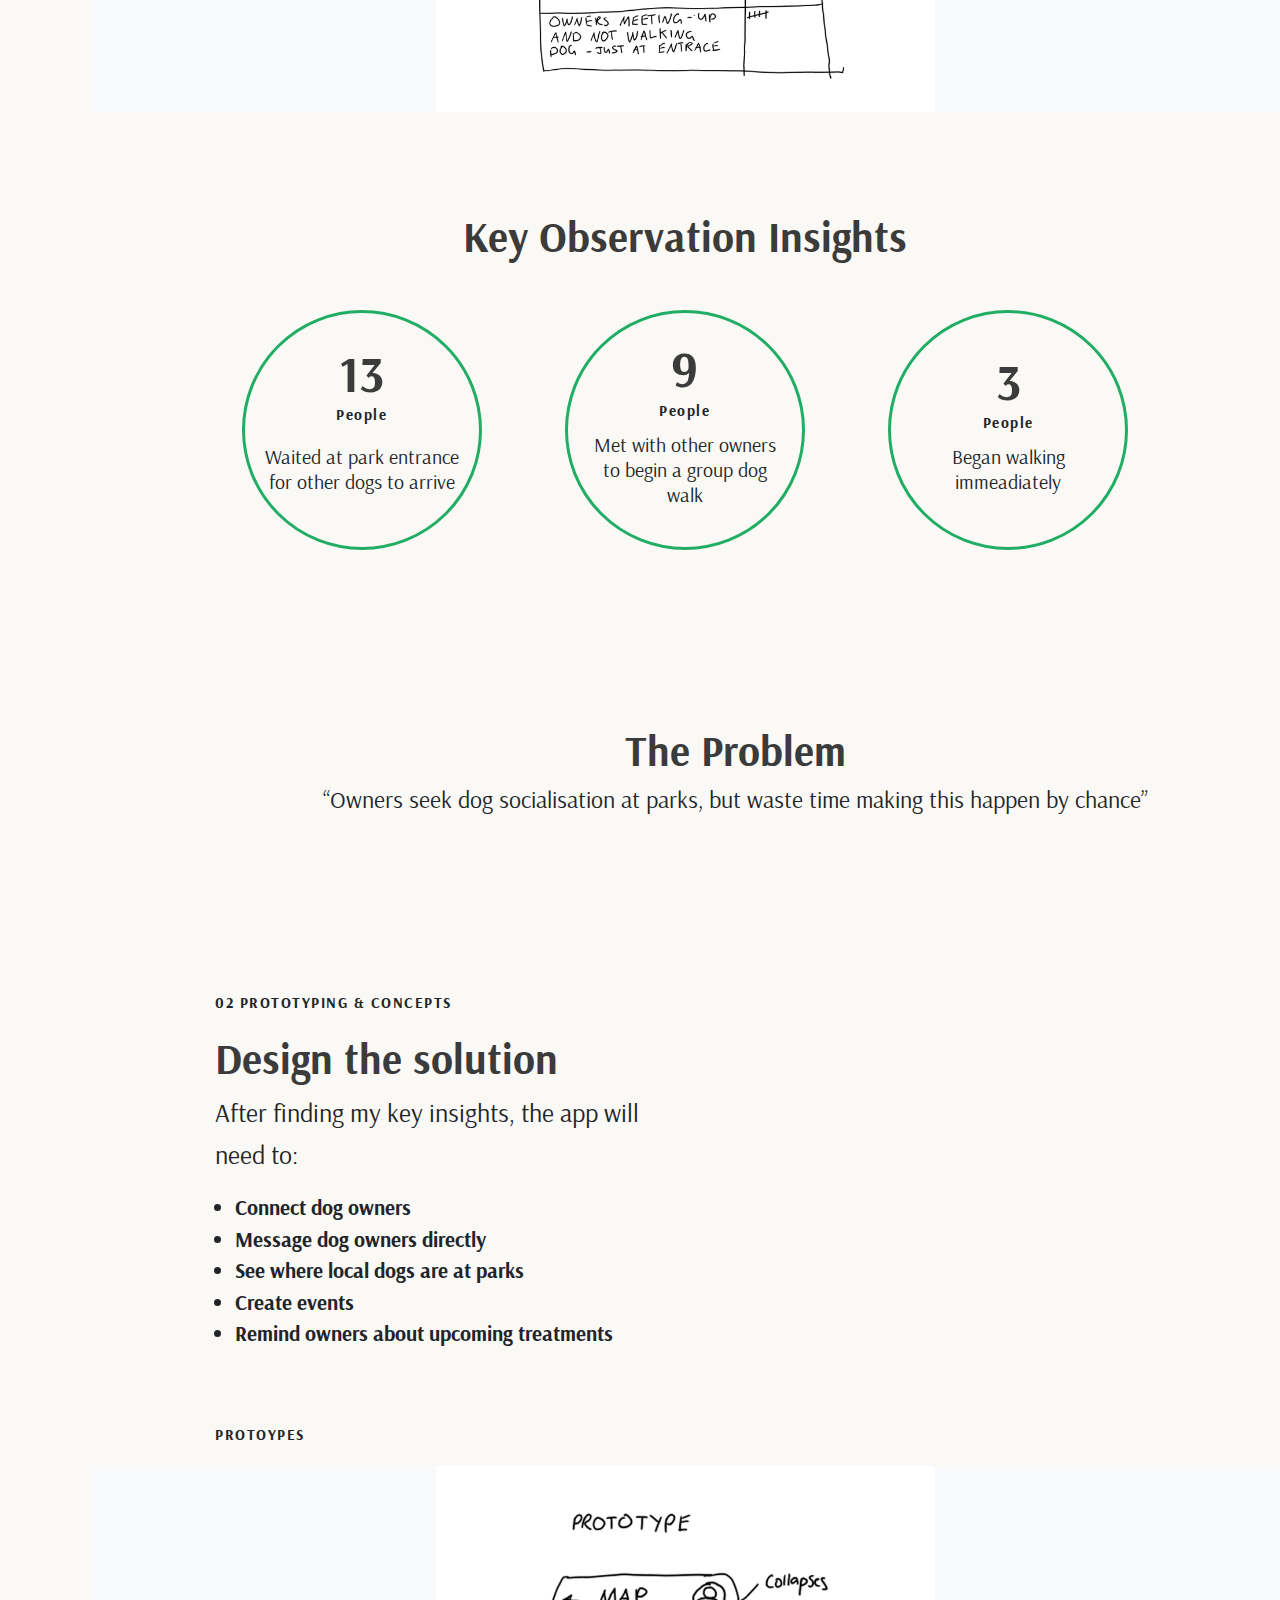
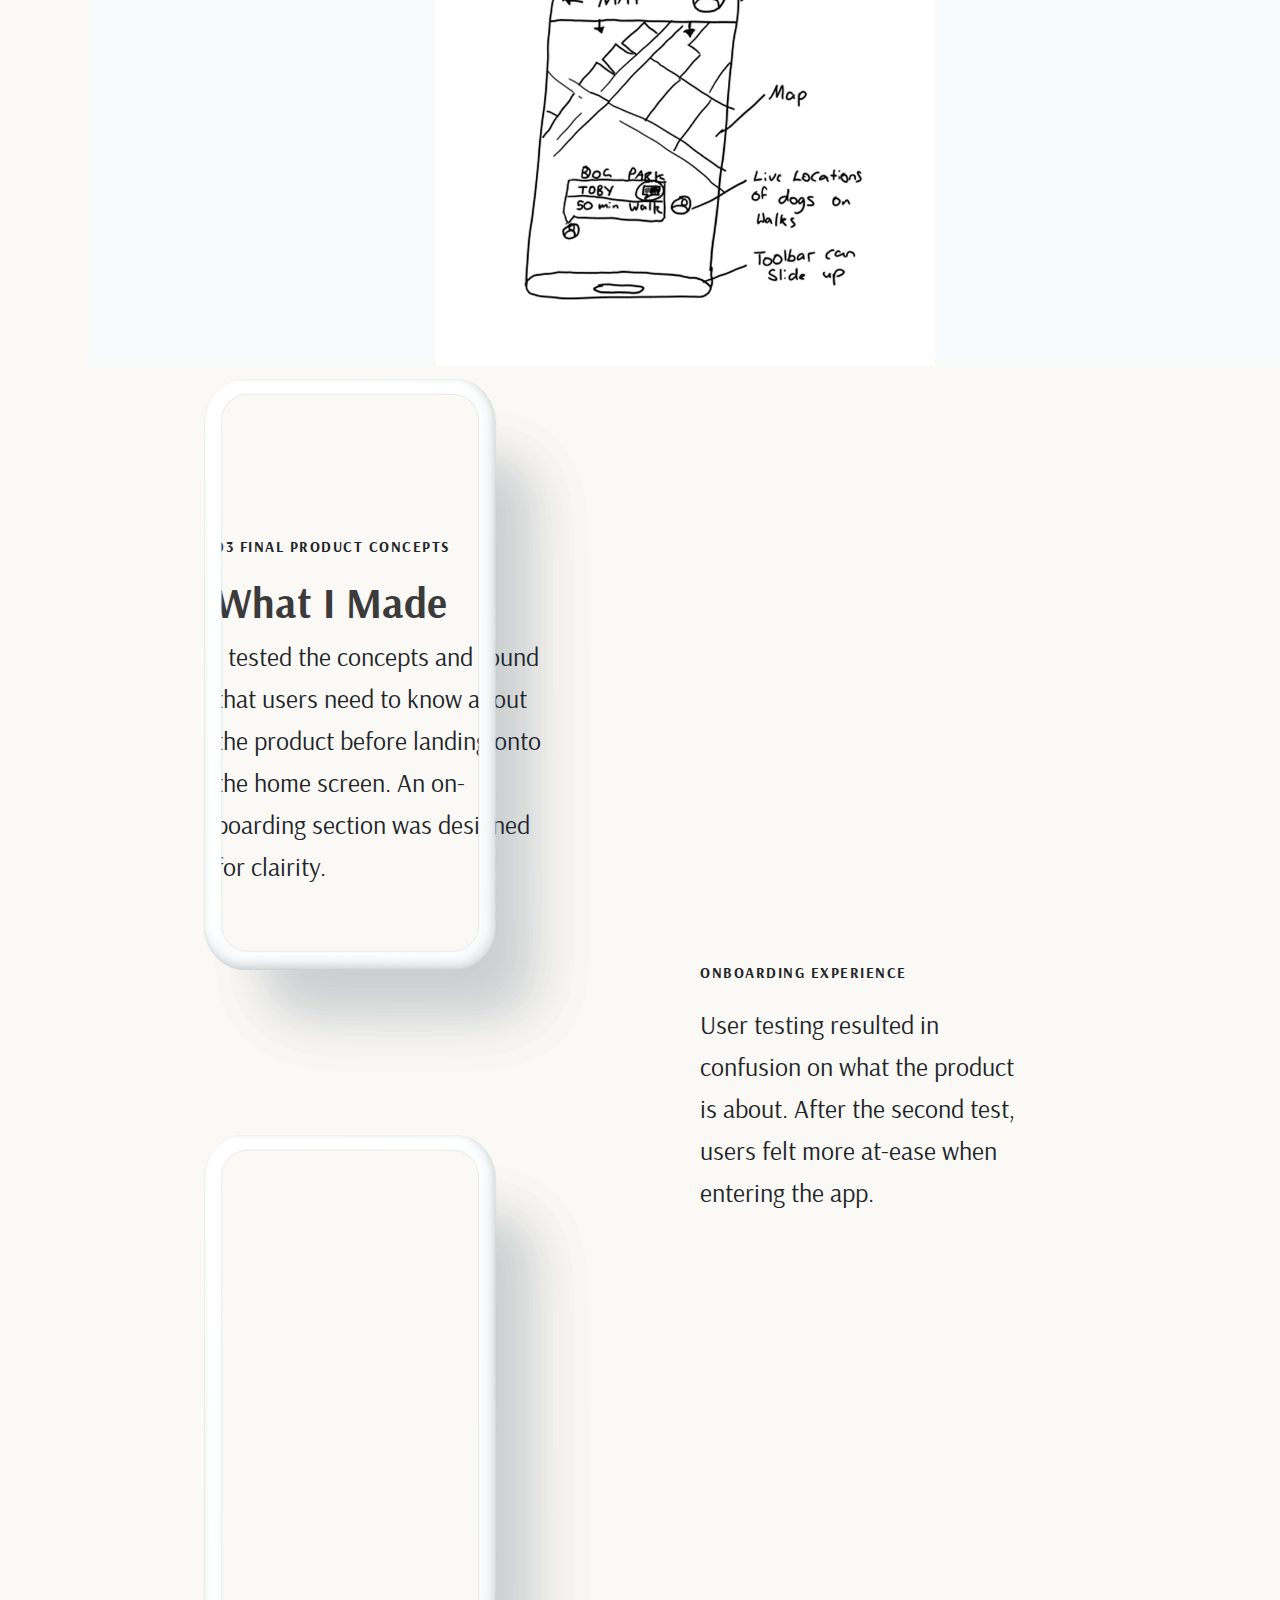
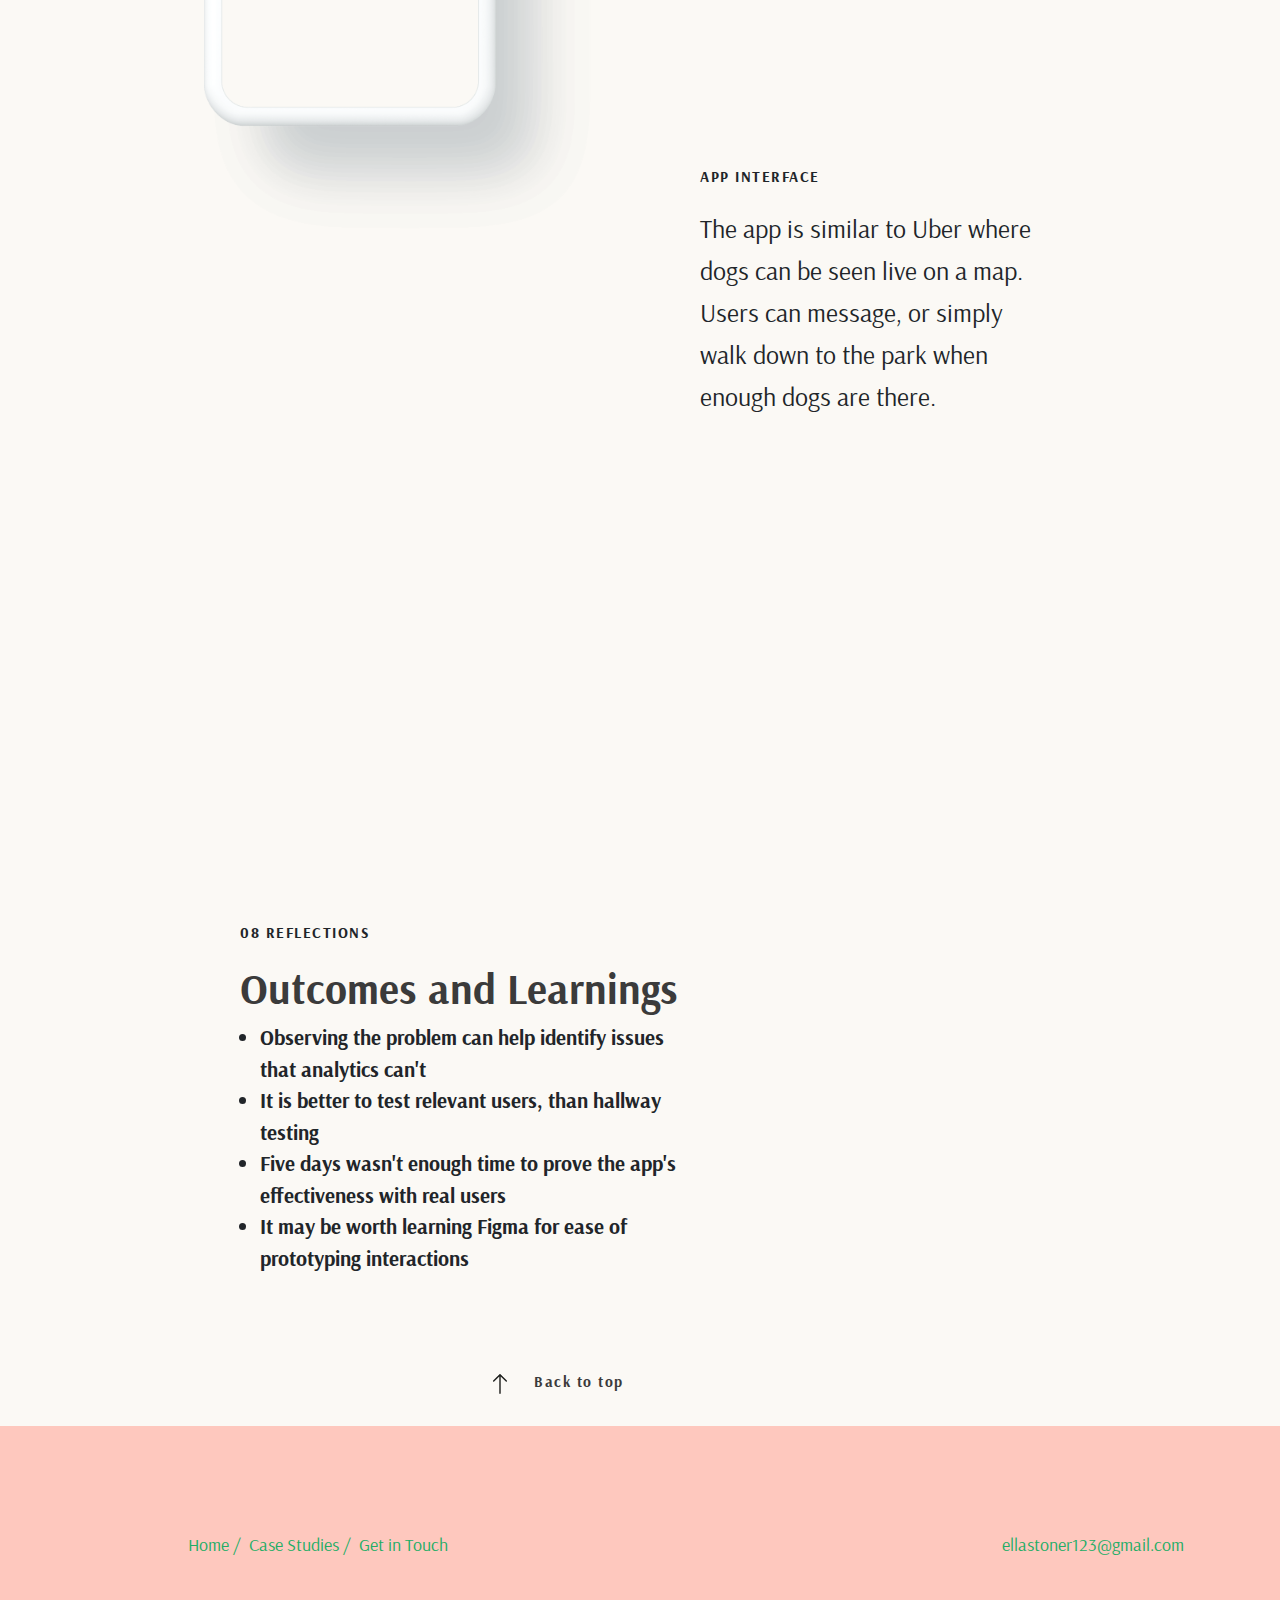
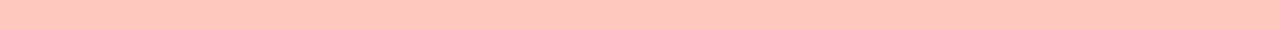
==== commit 7e99f472: "Updated the highlighted text in the navbar on project individual pages" ====
--- a/BARK APP NEW.html
+++ b/BARK APP NEW.html
@@ -21,13 +21,13 @@
             <a href="CHINO-NEW.html"><p class="project-link no-marg bold pb-3 sub-heady">Chinoiserie</p></a>
           </div>
           <div>
-            <a href="BARK APP NEW.html"><p class="project-link no-marg bold pb-3 sub-heady">Bark App</p></a>
+            <a href="BARK APP NEW.html"><p class="project-link no-marg bold pb-3 sub-heady highlighted">Bark App</p></a>
           </div>
           <div class="">
             <a href="ROBERT.html"><p class="project-link no-marg bold pb-3 sub-heady">Hackathon</p></a>
           </div>
           <div class="">
-            <a href="TVNZ - PROFILES.html"><p class="project-link no-marg bold pb-3 sub-heady highlighted">TVNZ</p></a>
+            <a href="TVNZ - PROFILES.html"><p class="project-link no-marg bold pb-3 sub-heady">TVNZ</p></a>
           </div>
           </div>
         </div>
